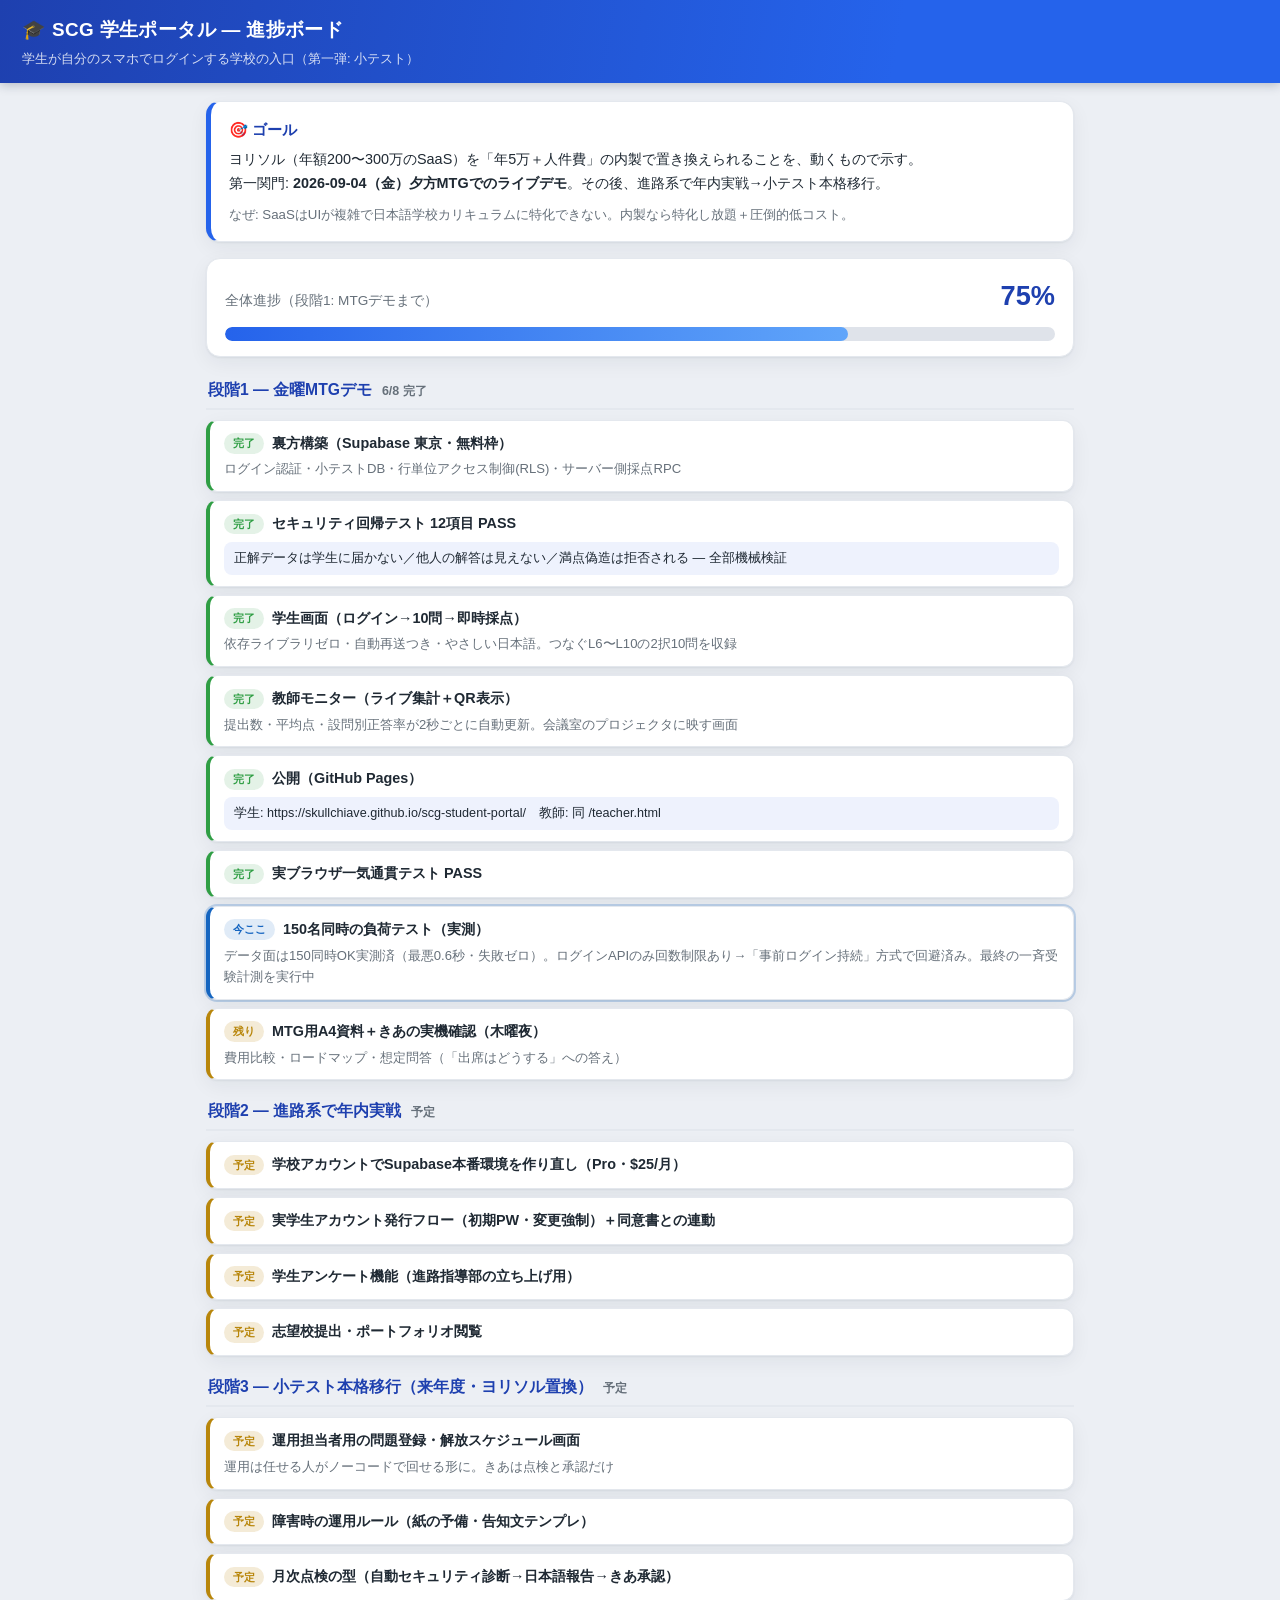
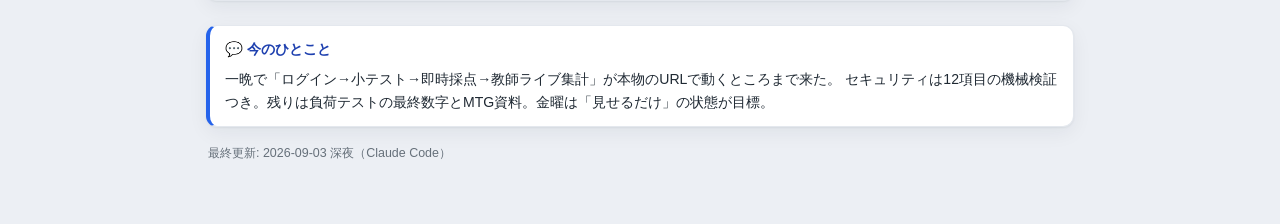
==== docs/進捗ボード.html @ 910482ee "進捗ボード追加 Co-Authored-By: Claude Fable 5 <noreply@anthropic.com> Claude-Session: https://claude.ai/cod" ====
<!DOCTYPE html>
<html lang="ja">
<head>
<meta charset="UTF-8">
<meta name="viewport" content="width=device-width, initial-scale=1">
<title>SCG 学生ポータル — 進捗ボード</title>
<style>
:root{
  --ink:#1f2933; --sub:#66707a; --line:#e4e8ee; --bg:#eceff4; --surface:#ffffff;
  --brand:#2563eb; --brand-d:#1e40af; --brand-l:#eef2fd;
  --done:#2f9e44; --now:#1565c0; --hold:#b8860b;
  --radius:14px; --shadow:0 1px 2px rgba(20,30,55,.06), 0 6px 20px rgba(20,30,55,.06);
}
*{box-sizing:border-box}
body{margin:0;color:var(--ink);background:var(--bg);
  font-family:"Segoe UI Variable","Segoe UI","Yu Gothic UI","Meiryo",sans-serif;
  line-height:1.65;-webkit-font-smoothing:antialiased}
h1{margin:0;font-size:1.18rem;font-weight:700;letter-spacing:.02em}
.topbar{padding:14px 22px;color:#fff;
  background:linear-gradient(100deg,var(--brand-d),var(--brand) 70%);
  box-shadow:0 2px 10px rgba(20,30,55,.25)}
.topbar .sub{color:rgba(255,255,255,.82);font-size:.8rem;margin-top:3px}
.wrap{max-width:900px;margin:0 auto;padding:18px 16px 60px}
.goal{background:var(--surface);border:1px solid var(--line);border-left:5px solid var(--brand);
  border-radius:var(--radius);box-shadow:var(--shadow);padding:15px 18px;margin-bottom:16px}
.goal h2{margin:0 0 6px;font-size:.95rem;color:var(--brand-d)}
.goal p{margin:0;font-size:.9rem}
.goal .why{margin-top:8px;color:var(--sub);font-size:.83rem}
.overall{background:var(--surface);border:1px solid var(--line);border-radius:var(--radius);
  box-shadow:var(--shadow);padding:15px 18px;margin-bottom:20px}
.overall .lab{display:flex;justify-content:space-between;align-items:baseline;
  font-size:.85rem;color:var(--sub);margin-bottom:8px}
.overall .lab b{font-size:1.7rem;color:var(--brand-d);font-variant-numeric:tabular-nums}
.bar{height:14px;border-radius:99px;background:#dfe3ea;overflow:hidden}
.bar i{display:block;height:100%;border-radius:99px;
  background:linear-gradient(90deg,var(--brand),#60a5fa)}
.stage{margin-bottom:18px}
.stage-head{font-size:.98rem;font-weight:700;color:var(--brand-d);
  padding:0 2px 5px;border-bottom:2px solid var(--line);margin-bottom:10px;
  display:flex;align-items:baseline;gap:10px;flex-wrap:wrap}
.stage-head .cnt{font-size:.78rem;font-weight:600;color:var(--sub)}
.step{background:var(--surface);border:1px solid var(--line);border-left:4px solid var(--line);
  border-radius:11px;box-shadow:var(--shadow);padding:11px 14px;margin-bottom:8px}
.step .title{font-weight:700;font-size:.9rem;display:flex;align-items:center;gap:8px;flex-wrap:wrap}
.step .desc{color:var(--sub);font-size:.82rem;margin-top:3px}
.step .out{margin-top:6px;font-size:.79rem;color:var(--ink);
  background:var(--brand-l);border-radius:8px;padding:6px 10px}
.step.done{border-left-color:var(--done)}
.step.now{border-left-color:var(--now);box-shadow:0 0 0 2px rgba(21,101,192,.22),var(--shadow)}
.step.hold{border-left-color:var(--hold)}
.bdg{font-size:.7rem;font-weight:700;border-radius:99px;padding:1px 9px;white-space:nowrap}
.done .bdg{color:var(--done);background:rgba(47,158,68,.13)}
.now  .bdg{color:var(--now); background:rgba(21,101,192,.13)}
.hold .bdg{color:var(--hold);background:rgba(184,134,11,.16)}
.summary{background:var(--surface);border:1px solid var(--line);border-left:4px solid var(--brand);
  border-radius:11px;padding:12px 15px;font-size:.88rem;box-shadow:var(--shadow);margin-top:24px}
.summary h3{margin:0 0 6px;font-size:.9rem;color:var(--brand-d)}
.updated{color:var(--sub);font-size:.78rem;margin-top:16px;padding:0 2px}
@media (prefers-color-scheme:dark){
  :root{--ink:#f0f3f6;--sub:#aeb8c2;--line:#3a414b;--bg:#15181d;--surface:#1f242b;
    --brand-l:#262c34;--shadow:0 1px 2px rgba(0,0,0,.5),0 6px 20px rgba(0,0,0,.35)}
  .bar{background:#2f3640}
  .goal h2,.stage-head,.summary h3,.overall .lab b{color:#c8d0da}
}
</style>
</head>
<body>
<div class="topbar">
  <h1>🎓 SCG 学生ポータル — 進捗ボード</h1>
  <div class="sub">学生が自分のスマホでログインする学校の入口（第一弾: 小テスト）</div>
</div>
<div class="wrap">

<div class="goal">
  <h2>🎯 ゴール</h2>
  <p>ヨリソル（年額200〜300万のSaaS）を「年5万＋人件費」の内製で置き換えられることを、動くもので示す。<br>
  第一関門: <b>2026-09-04（金）夕方MTGでのライブデモ</b>。その後、進路系で年内実戦→小テスト本格移行。</p>
  <div class="why">なぜ: SaaSはUIが複雑で日本語学校カリキュラムに特化できない。内製なら特化し放題＋圧倒的低コスト。</div>
</div>

<div class="overall">
  <div class="lab"><span>全体進捗（段階1: MTGデモまで）</span><b>75%</b></div>
  <div class="bar"><i style="width:75%"></i></div>
</div>

<div class="stage">
  <div class="stage-head">段階1 — 金曜MTGデモ <span class="cnt">6/8 完了</span></div>
  <div class="step done"><div class="title"><span class="bdg">完了</span>裏方構築（Supabase 東京・無料枠）</div>
    <div class="desc">ログイン認証・小テストDB・行単位アクセス制御(RLS)・サーバー側採点RPC</div></div>
  <div class="step done"><div class="title"><span class="bdg">完了</span>セキュリティ回帰テスト 12項目 PASS</div>
    <div class="out">正解データは学生に届かない／他人の解答は見えない／満点偽造は拒否される — 全部機械検証</div></div>
  <div class="step done"><div class="title"><span class="bdg">完了</span>学生画面（ログイン→10問→即時採点）</div>
    <div class="desc">依存ライブラリゼロ・自動再送つき・やさしい日本語。つなぐL6〜L10の2択10問を収録</div></div>
  <div class="step done"><div class="title"><span class="bdg">完了</span>教師モニター（ライブ集計＋QR表示）</div>
    <div class="desc">提出数・平均点・設問別正答率が2秒ごとに自動更新。会議室のプロジェクタに映す画面</div></div>
  <div class="step done"><div class="title"><span class="bdg">完了</span>公開（GitHub Pages）</div>
    <div class="out">学生: https://skullchiave.github.io/scg-student-portal/　教師: 同 /teacher.html</div></div>
  <div class="step done"><div class="title"><span class="bdg">完了</span>実ブラウザ一気通貫テスト PASS</div></div>
  <div class="step now"><div class="title"><span class="bdg">今ここ</span>150名同時の負荷テスト（実測）</div>
    <div class="desc">データ面は150同時OK実測済（最悪0.6秒・失敗ゼロ）。ログインAPIのみ回数制限あり→「事前ログイン持続」方式で回避済み。最終の一斉受験計測を実行中</div></div>
  <div class="step hold"><div class="title"><span class="bdg">残り</span>MTG用A4資料＋きあの実機確認（木曜夜）</div>
    <div class="desc">費用比較・ロードマップ・想定問答（「出席はどうする」への答え）</div></div>
</div>

<div class="stage">
  <div class="stage-head">段階2 — 進路系で年内実戦 <span class="cnt">予定</span></div>
  <div class="step hold"><div class="title"><span class="bdg">予定</span>学校アカウントでSupabase本番環境を作り直し（Pro・$25/月）</div></div>
  <div class="step hold"><div class="title"><span class="bdg">予定</span>実学生アカウント発行フロー（初期PW・変更強制）＋同意書との連動</div></div>
  <div class="step hold"><div class="title"><span class="bdg">予定</span>学生アンケート機能（進路指導部の立ち上げ用）</div></div>
  <div class="step hold"><div class="title"><span class="bdg">予定</span>志望校提出・ポートフォリオ閲覧</div></div>
</div>

<div class="stage">
  <div class="stage-head">段階3 — 小テスト本格移行（来年度・ヨリソル置換） <span class="cnt">予定</span></div>
  <div class="step hold"><div class="title"><span class="bdg">予定</span>運用担当者用の問題登録・解放スケジュール画面</div>
    <div class="desc">運用は任せる人がノーコードで回せる形に。きあは点検と承認だけ</div></div>
  <div class="step hold"><div class="title"><span class="bdg">予定</span>障害時の運用ルール（紙の予備・告知文テンプレ）</div></div>
  <div class="step hold"><div class="title"><span class="bdg">予定</span>月次点検の型（自動セキュリティ診断→日本語報告→きあ承認）</div></div>
</div>

<div class="summary">
  <h3>💬 今のひとこと</h3>
  一晩で「ログイン→小テスト→即時採点→教師ライブ集計」が本物のURLで動くところまで来た。
  セキュリティは12項目の機械検証つき。残りは負荷テストの最終数字とMTG資料。金曜は「見せるだけ」の状態が目標。
</div>

<div class="updated">最終更新: 2026-09-03 深夜（Claude Code）</div>
</div>
</body>
</html>
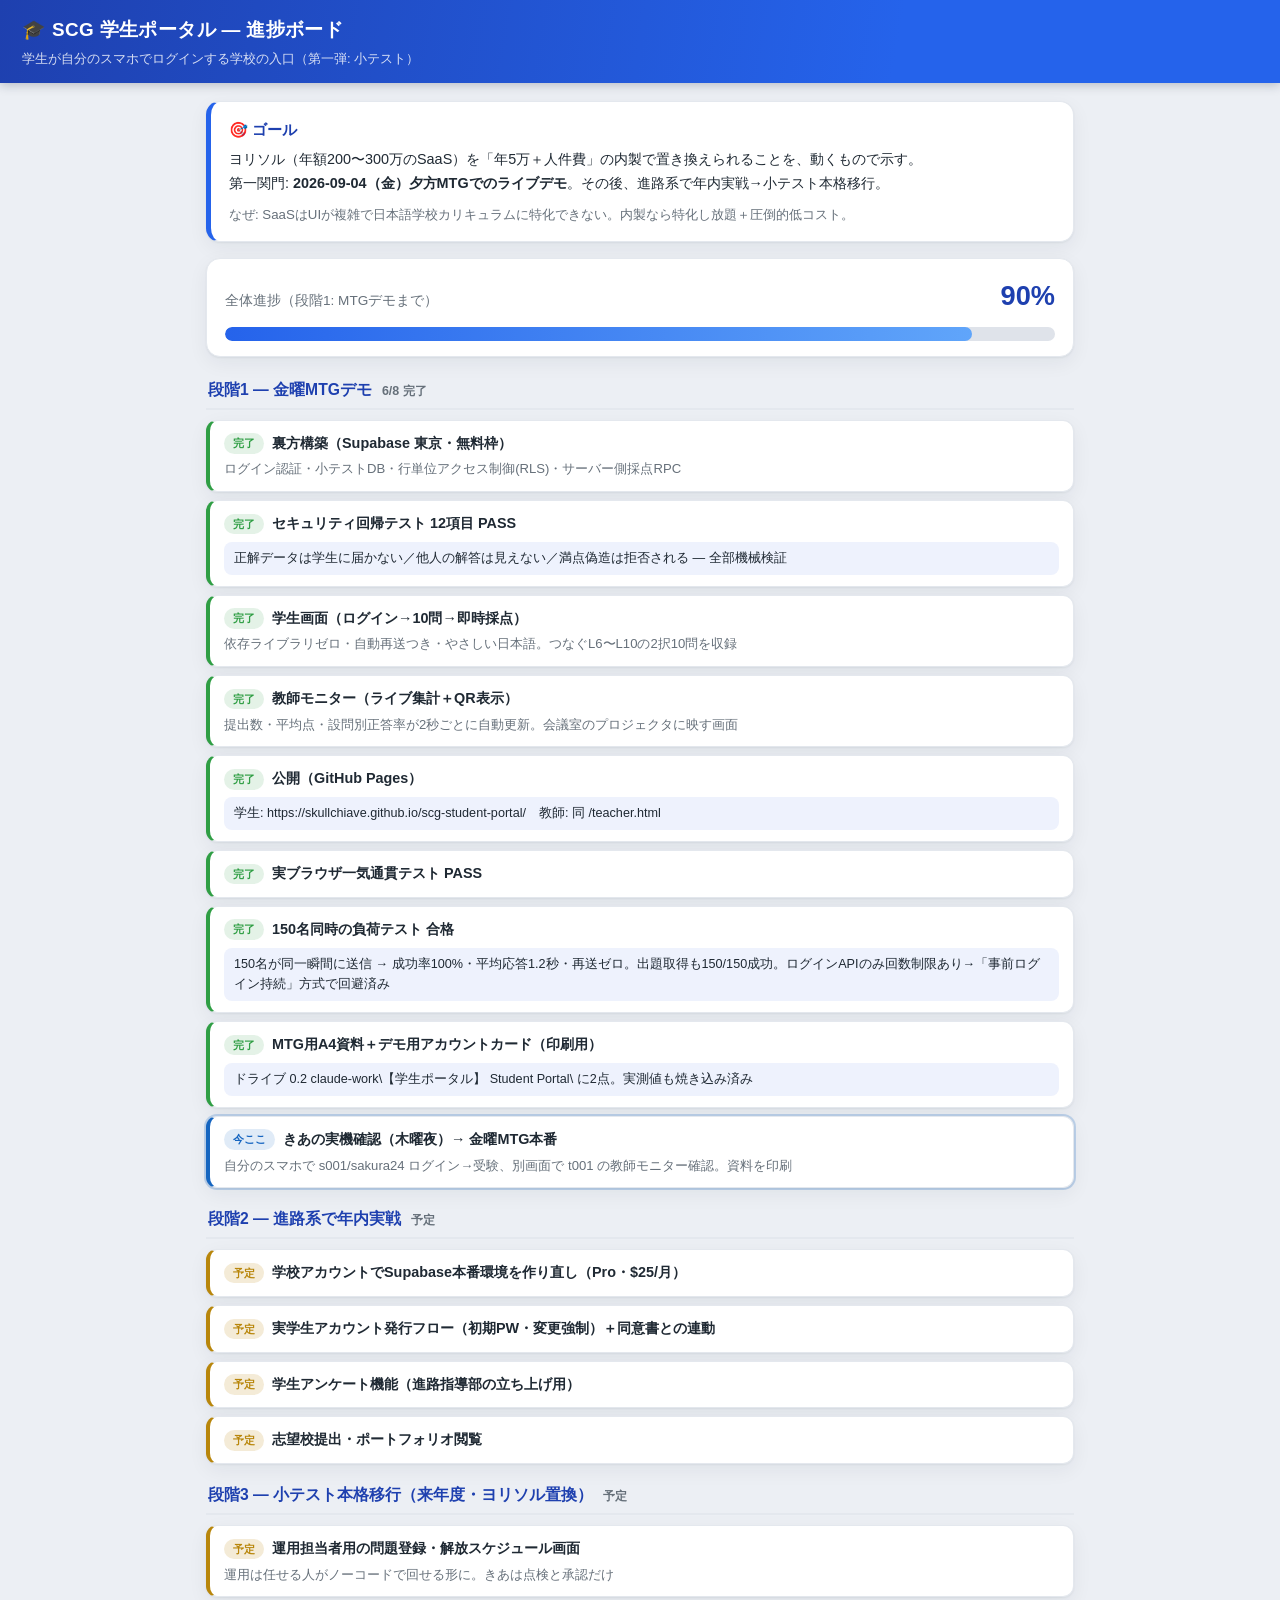
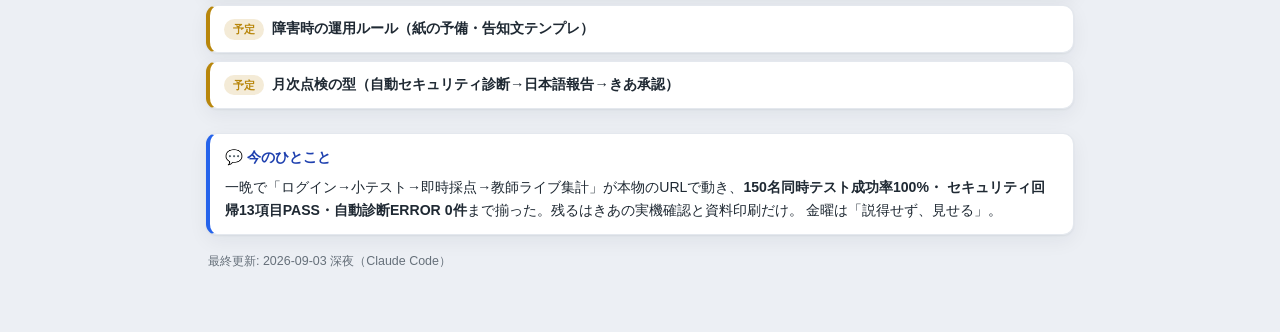
==== commit ce9ff14a: "負荷テスト合格(150同時・成功率100%・平均1.2s)を進捗ボードに反映 Co-Authored-By: Claude Fable 5 <noreply@anthropic.com> Claude" ====
--- a/docs/進捗ボード.html
+++ b/docs/進捗ボード.html
@@ -79,8 +79,8 @@
 </div>
 
 <div class="overall">
-  <div class="lab"><span>全体進捗（段階1: MTGデモまで）</span><b>75%</b></div>
-  <div class="bar"><i style="width:75%"></i></div>
+  <div class="lab"><span>全体進捗（段階1: MTGデモまで）</span><b>90%</b></div>
+  <div class="bar"><i style="width:90%"></i></div>
 </div>
 
 <div class="stage">
@@ -96,10 +96,12 @@
   <div class="step done"><div class="title"><span class="bdg">完了</span>公開（GitHub Pages）</div>
     <div class="out">学生: https://skullchiave.github.io/scg-student-portal/　教師: 同 /teacher.html</div></div>
   <div class="step done"><div class="title"><span class="bdg">完了</span>実ブラウザ一気通貫テスト PASS</div></div>
-  <div class="step now"><div class="title"><span class="bdg">今ここ</span>150名同時の負荷テスト（実測）</div>
-    <div class="desc">データ面は150同時OK実測済（最悪0.6秒・失敗ゼロ）。ログインAPIのみ回数制限あり→「事前ログイン持続」方式で回避済み。最終の一斉受験計測を実行中</div></div>
-  <div class="step hold"><div class="title"><span class="bdg">残り</span>MTG用A4資料＋きあの実機確認（木曜夜）</div>
-    <div class="desc">費用比較・ロードマップ・想定問答（「出席はどうする」への答え）</div></div>
+  <div class="step done"><div class="title"><span class="bdg">完了</span>150名同時の負荷テスト 合格</div>
+    <div class="out">150名が同一瞬間に送信 → 成功率100%・平均応答1.2秒・再送ゼロ。出題取得も150/150成功。ログインAPIのみ回数制限あり→「事前ログイン持続」方式で回避済み</div></div>
+  <div class="step done"><div class="title"><span class="bdg">完了</span>MTG用A4資料＋デモ用アカウントカード（印刷用）</div>
+    <div class="out">ドライブ 0.2 claude-work\【学生ポータル】 Student Portal\ に2点。実測値も焼き込み済み</div></div>
+  <div class="step now"><div class="title"><span class="bdg">今ここ</span>きあの実機確認（木曜夜）→ 金曜MTG本番</div>
+    <div class="desc">自分のスマホで s001/sakura24 ログイン→受験、別画面で t001 の教師モニター確認。資料を印刷</div></div>
 </div>
 
 <div class="stage">
@@ -120,8 +122,9 @@
 
 <div class="summary">
   <h3>💬 今のひとこと</h3>
-  一晩で「ログイン→小テスト→即時採点→教師ライブ集計」が本物のURLで動くところまで来た。
-  セキュリティは12項目の機械検証つき。残りは負荷テストの最終数字とMTG資料。金曜は「見せるだけ」の状態が目標。
+  一晩で「ログイン→小テスト→即時採点→教師ライブ集計」が本物のURLで動き、<b>150名同時テスト成功率100%・
+  セキュリティ回帰13項目PASS・自動診断ERROR 0件</b>まで揃った。残るはきあの実機確認と資料印刷だけ。
+  金曜は「説得せず、見せる」。
 </div>
 
 <div class="updated">最終更新: 2026-09-03 深夜（Claude Code）</div>
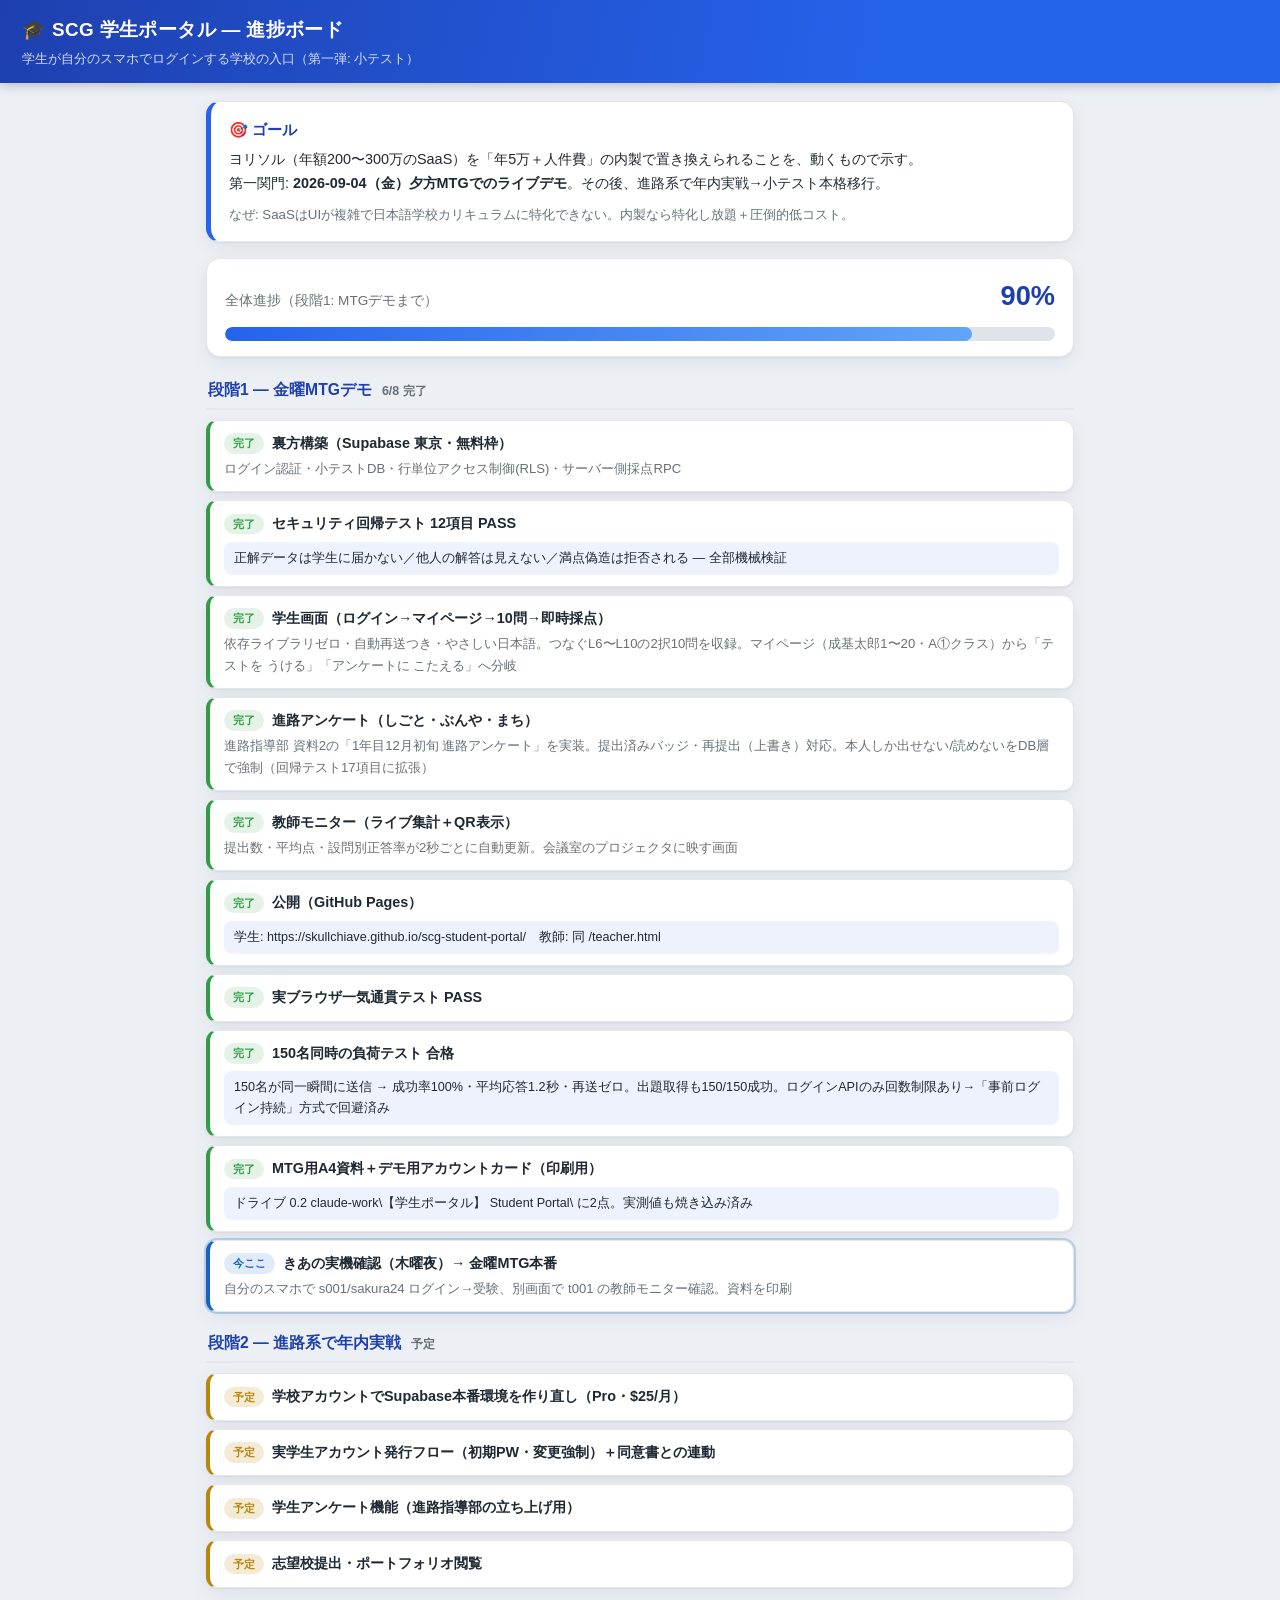
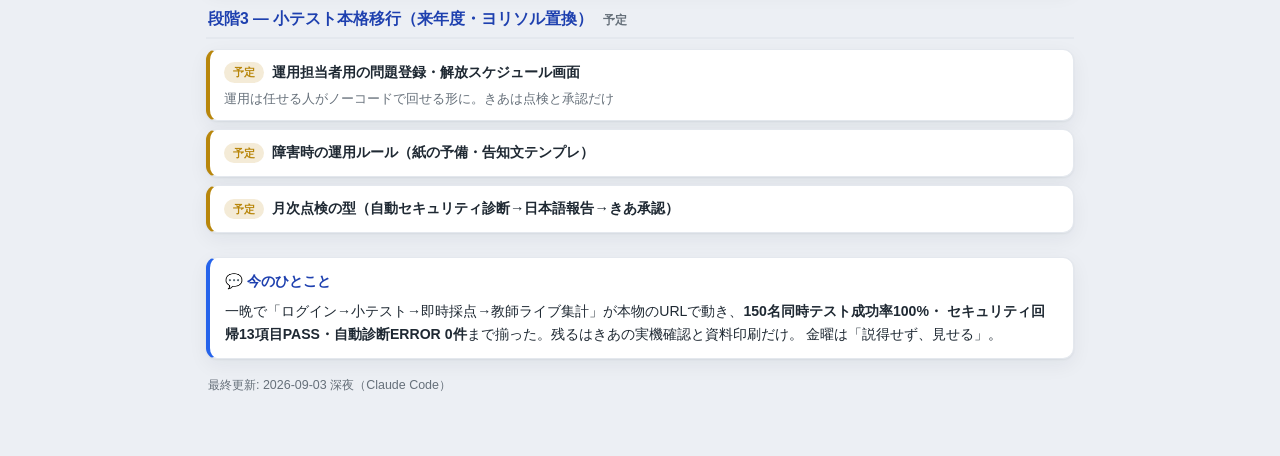
==== commit 84ad3bfc: "マイページ化＋進路アンケート追加 - ログイン後はマイページ（名前・クラス・学籍番号）→「テストを うける」「アンケートに こたえる」 - 進路アンケート（しごと・ぶんや・まち、進路指導部資料2準拠）" ====
--- a/docs/進捗ボード.html
+++ b/docs/進捗ボード.html
@@ -89,8 +89,10 @@
     <div class="desc">ログイン認証・小テストDB・行単位アクセス制御(RLS)・サーバー側採点RPC</div></div>
   <div class="step done"><div class="title"><span class="bdg">完了</span>セキュリティ回帰テスト 12項目 PASS</div>
     <div class="out">正解データは学生に届かない／他人の解答は見えない／満点偽造は拒否される — 全部機械検証</div></div>
-  <div class="step done"><div class="title"><span class="bdg">完了</span>学生画面（ログイン→10問→即時採点）</div>
-    <div class="desc">依存ライブラリゼロ・自動再送つき・やさしい日本語。つなぐL6〜L10の2択10問を収録</div></div>
+  <div class="step done"><div class="title"><span class="bdg">完了</span>学生画面（ログイン→マイページ→10問→即時採点）</div>
+    <div class="desc">依存ライブラリゼロ・自動再送つき・やさしい日本語。つなぐL6〜L10の2択10問を収録。マイページ（成基太郎1〜20・A①クラス）から「テストを うける」「アンケートに こたえる」へ分岐</div></div>
+  <div class="step done"><div class="title"><span class="bdg">完了</span>進路アンケート（しごと・ぶんや・まち）</div>
+    <div class="desc">進路指導部 資料2の「1年目12月初旬 進路アンケート」を実装。提出済みバッジ・再提出（上書き）対応。本人しか出せない/読めないをDB層で強制（回帰テスト17項目に拡張）</div></div>
   <div class="step done"><div class="title"><span class="bdg">完了</span>教師モニター（ライブ集計＋QR表示）</div>
     <div class="desc">提出数・平均点・設問別正答率が2秒ごとに自動更新。会議室のプロジェクタに映す画面</div></div>
   <div class="step done"><div class="title"><span class="bdg">完了</span>公開（GitHub Pages）</div>
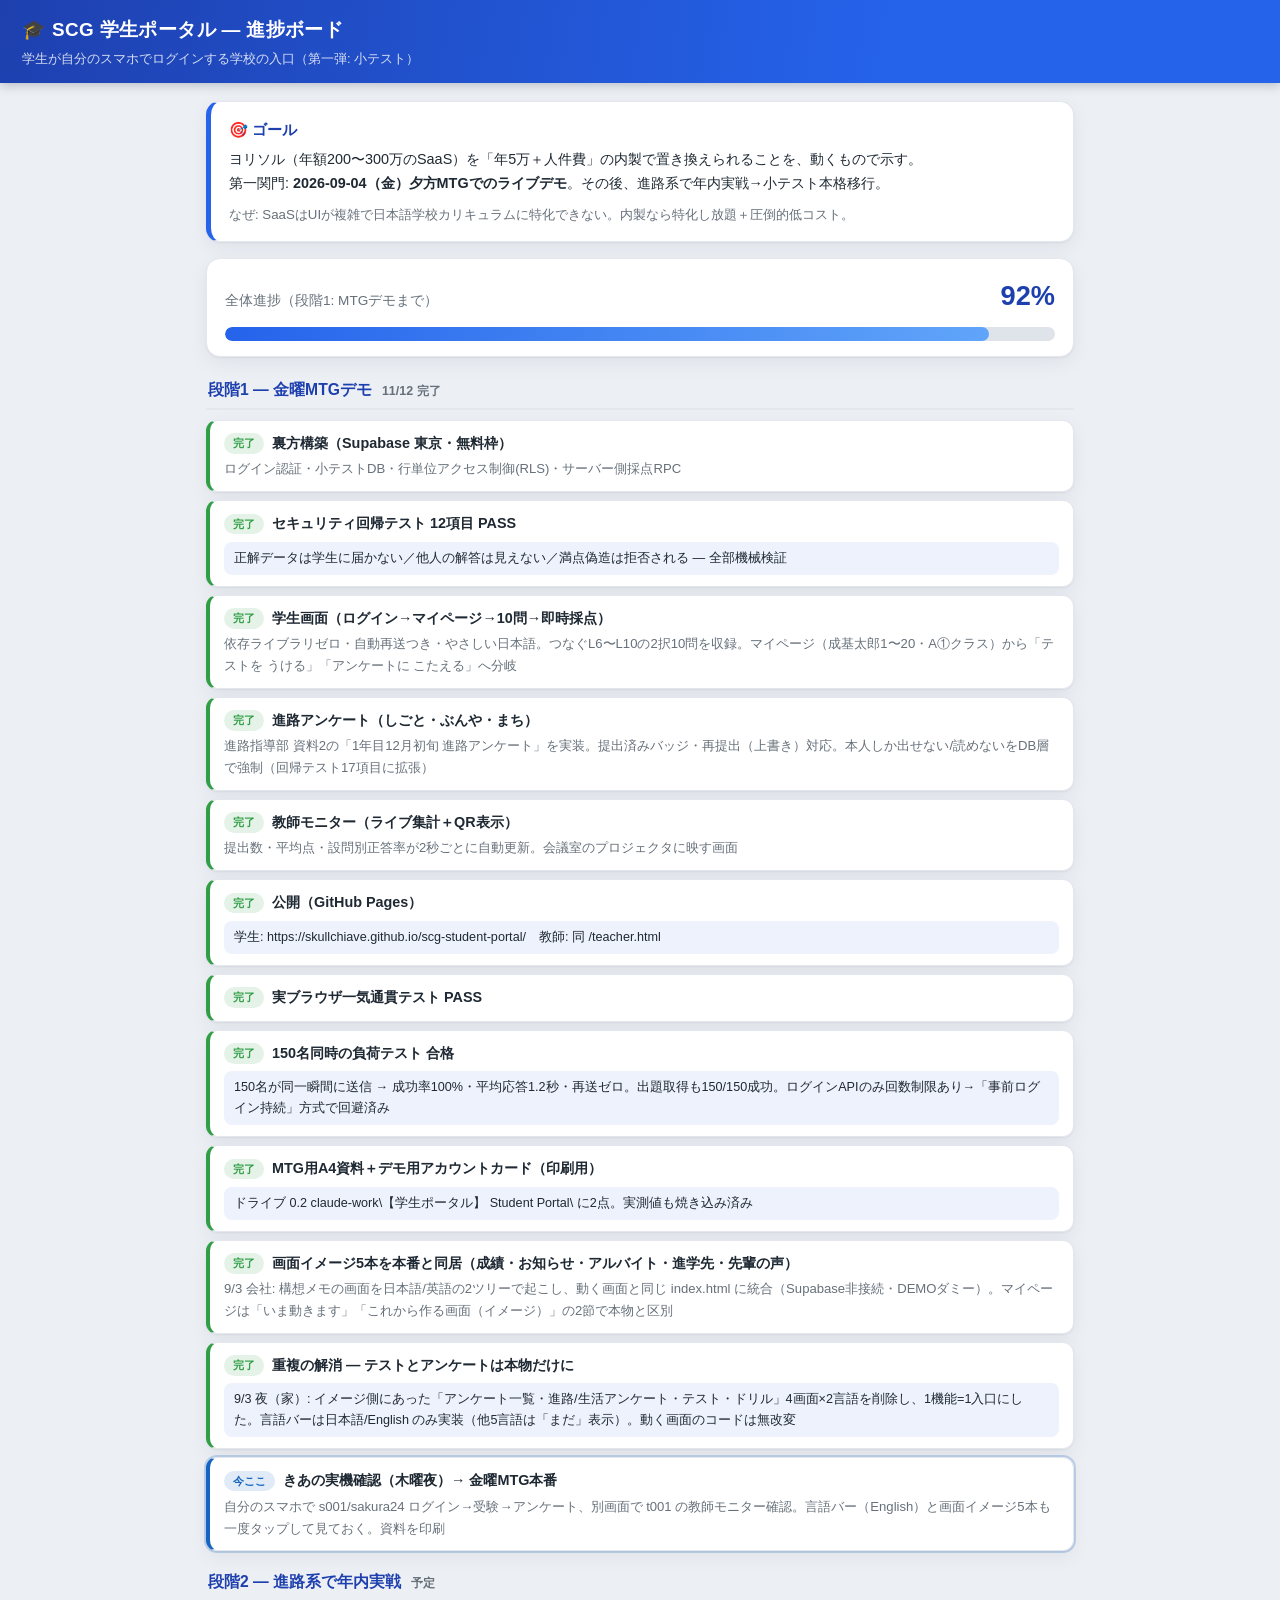
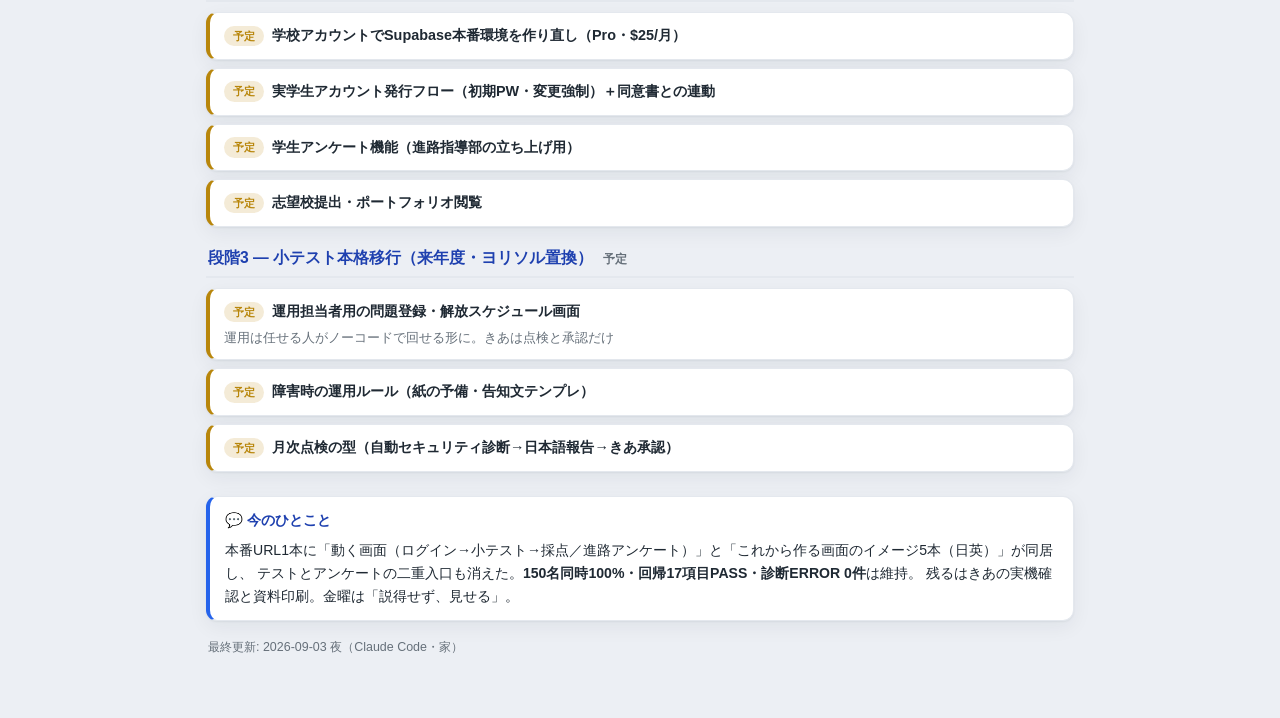
==== commit e7f964c0: "学生ポータル: 画面イメージ側のアンケート/テストを削除し1機能=1入口に統合 - マイページの「これから作る画面（イメージ）」から アンケート一覧／テスト・ドリル の2行を削除 - 画面イメージの " ====
--- a/docs/進捗ボード.html
+++ b/docs/進捗ボード.html
@@ -79,12 +79,12 @@
 </div>
 
 <div class="overall">
-  <div class="lab"><span>全体進捗（段階1: MTGデモまで）</span><b>90%</b></div>
-  <div class="bar"><i style="width:90%"></i></div>
+  <div class="lab"><span>全体進捗（段階1: MTGデモまで）</span><b>92%</b></div>
+  <div class="bar"><i style="width:92%"></i></div>
 </div>
 
 <div class="stage">
-  <div class="stage-head">段階1 — 金曜MTGデモ <span class="cnt">6/8 完了</span></div>
+  <div class="stage-head">段階1 — 金曜MTGデモ <span class="cnt">11/12 完了</span></div>
   <div class="step done"><div class="title"><span class="bdg">完了</span>裏方構築（Supabase 東京・無料枠）</div>
     <div class="desc">ログイン認証・小テストDB・行単位アクセス制御(RLS)・サーバー側採点RPC</div></div>
   <div class="step done"><div class="title"><span class="bdg">完了</span>セキュリティ回帰テスト 12項目 PASS</div>
@@ -102,8 +102,12 @@
     <div class="out">150名が同一瞬間に送信 → 成功率100%・平均応答1.2秒・再送ゼロ。出題取得も150/150成功。ログインAPIのみ回数制限あり→「事前ログイン持続」方式で回避済み</div></div>
   <div class="step done"><div class="title"><span class="bdg">完了</span>MTG用A4資料＋デモ用アカウントカード（印刷用）</div>
     <div class="out">ドライブ 0.2 claude-work\【学生ポータル】 Student Portal\ に2点。実測値も焼き込み済み</div></div>
+  <div class="step done"><div class="title"><span class="bdg">完了</span>画面イメージ5本を本番と同居（成績・お知らせ・アルバイト・進学先・先輩の声）</div>
+    <div class="desc">9/3 会社: 構想メモの画面を日本語/英語の2ツリーで起こし、動く画面と同じ index.html に統合（Supabase非接続・DEMOダミー）。マイページは「いま動きます」「これから作る画面（イメージ）」の2節で本物と区別</div></div>
+  <div class="step done"><div class="title"><span class="bdg">完了</span>重複の解消 — テストとアンケートは本物だけに</div>
+    <div class="out">9/3 夜（家）: イメージ側にあった「アンケート一覧・進路/生活アンケート・テスト・ドリル」4画面×2言語を削除し、1機能=1入口にした。言語バーは日本語/English のみ実装（他5言語は「まだ」表示）。動く画面のコードは無改変</div></div>
   <div class="step now"><div class="title"><span class="bdg">今ここ</span>きあの実機確認（木曜夜）→ 金曜MTG本番</div>
-    <div class="desc">自分のスマホで s001/sakura24 ログイン→受験、別画面で t001 の教師モニター確認。資料を印刷</div></div>
+    <div class="desc">自分のスマホで s001/sakura24 ログイン→受験→アンケート、別画面で t001 の教師モニター確認。言語バー（English）と画面イメージ5本も一度タップして見ておく。資料を印刷</div></div>
 </div>
 
 <div class="stage">
@@ -124,12 +128,12 @@
 
 <div class="summary">
   <h3>💬 今のひとこと</h3>
-  一晩で「ログイン→小テスト→即時採点→教師ライブ集計」が本物のURLで動き、<b>150名同時テスト成功率100%・
-  セキュリティ回帰13項目PASS・自動診断ERROR 0件</b>まで揃った。残るはきあの実機確認と資料印刷だけ。
-  金曜は「説得せず、見せる」。
+  本番URL1本に「動く画面（ログイン→小テスト→採点／進路アンケート）」と「これから作る画面のイメージ5本（日英）」が同居し、
+  テストとアンケートの二重入口も消えた。<b>150名同時100%・回帰17項目PASS・診断ERROR 0件</b>は維持。
+  残るはきあの実機確認と資料印刷。金曜は「説得せず、見せる」。
 </div>
 
-<div class="updated">最終更新: 2026-09-03 深夜（Claude Code）</div>
+<div class="updated">最終更新: 2026-09-03 夜（Claude Code・家）</div>
 </div>
 </body>
 </html>
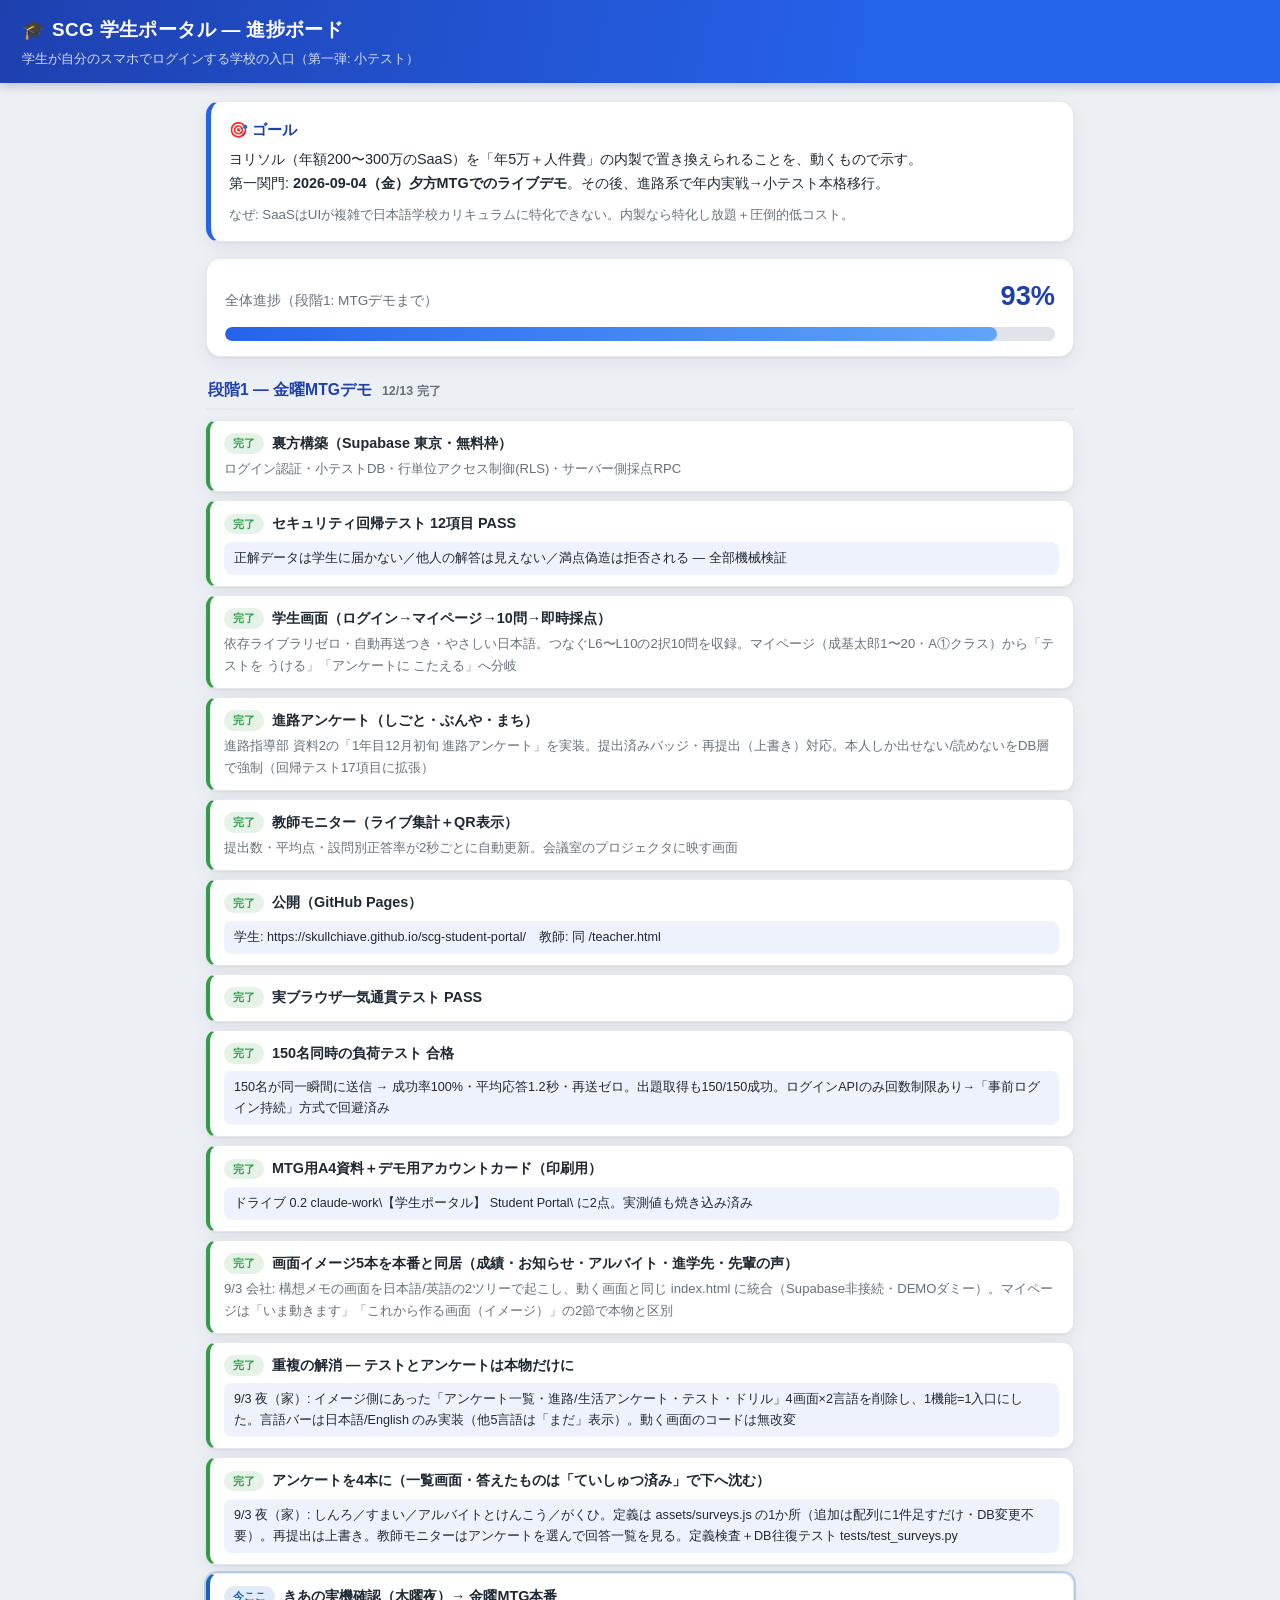
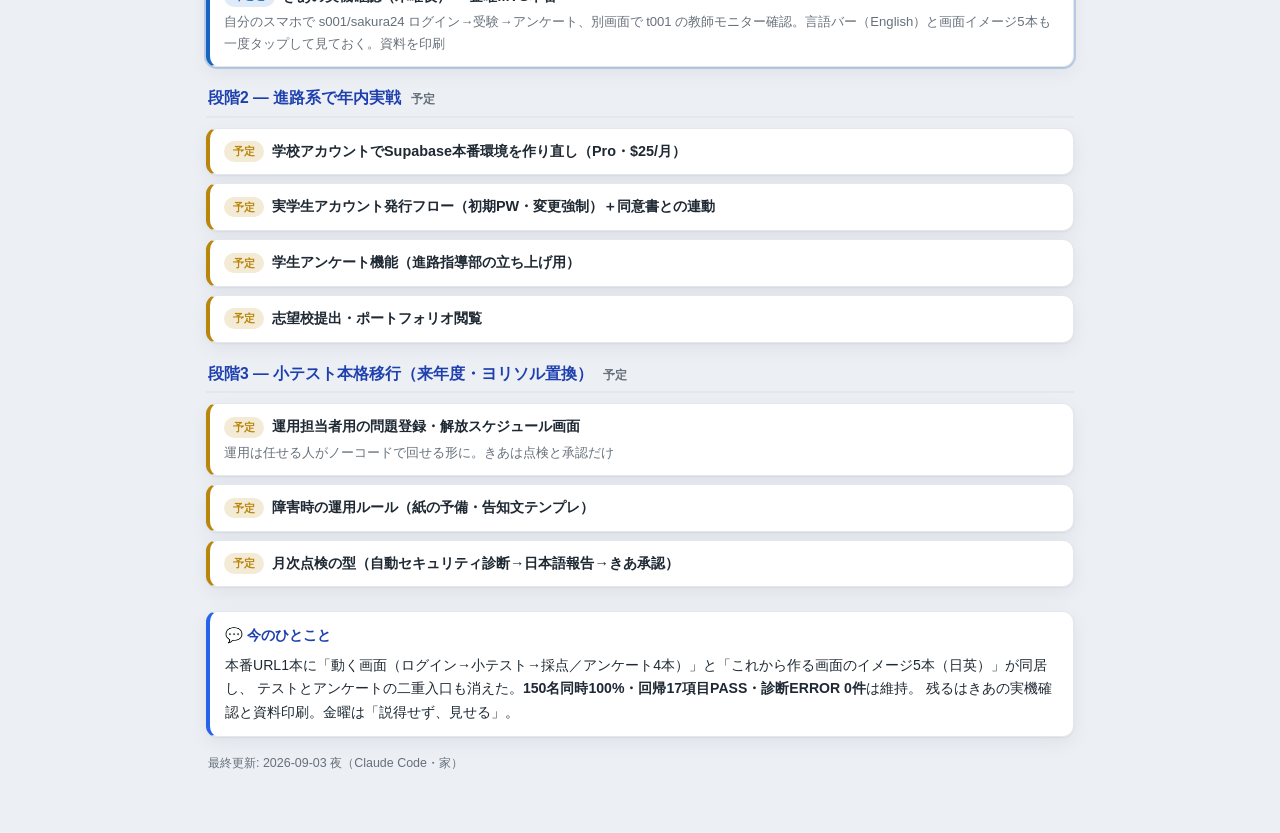
==== commit fb4e8580: "学生ポータル: アンケートを4本に（一覧画面・提出済みは下へ沈む）＋定義を1か所に - 定義 assets/surveys.js（しんろ／すまい／アルバイトとけんこう／がくひ）を新設。   学生画面と" ====
--- a/docs/進捗ボード.html
+++ b/docs/進捗ボード.html
@@ -79,12 +79,12 @@
 </div>
 
 <div class="overall">
-  <div class="lab"><span>全体進捗（段階1: MTGデモまで）</span><b>92%</b></div>
-  <div class="bar"><i style="width:92%"></i></div>
+  <div class="lab"><span>全体進捗（段階1: MTGデモまで）</span><b>93%</b></div>
+  <div class="bar"><i style="width:93%"></i></div>
 </div>
 
 <div class="stage">
-  <div class="stage-head">段階1 — 金曜MTGデモ <span class="cnt">11/12 完了</span></div>
+  <div class="stage-head">段階1 — 金曜MTGデモ <span class="cnt">12/13 完了</span></div>
   <div class="step done"><div class="title"><span class="bdg">完了</span>裏方構築（Supabase 東京・無料枠）</div>
     <div class="desc">ログイン認証・小テストDB・行単位アクセス制御(RLS)・サーバー側採点RPC</div></div>
   <div class="step done"><div class="title"><span class="bdg">完了</span>セキュリティ回帰テスト 12項目 PASS</div>
@@ -106,6 +106,8 @@
     <div class="desc">9/3 会社: 構想メモの画面を日本語/英語の2ツリーで起こし、動く画面と同じ index.html に統合（Supabase非接続・DEMOダミー）。マイページは「いま動きます」「これから作る画面（イメージ）」の2節で本物と区別</div></div>
   <div class="step done"><div class="title"><span class="bdg">完了</span>重複の解消 — テストとアンケートは本物だけに</div>
     <div class="out">9/3 夜（家）: イメージ側にあった「アンケート一覧・進路/生活アンケート・テスト・ドリル」4画面×2言語を削除し、1機能=1入口にした。言語バーは日本語/English のみ実装（他5言語は「まだ」表示）。動く画面のコードは無改変</div></div>
+  <div class="step done"><div class="title"><span class="bdg">完了</span>アンケートを4本に（一覧画面・答えたものは「ていしゅつ済み」で下へ沈む）</div>
+    <div class="out">9/3 夜（家）: しんろ／すまい／アルバイトとけんこう／がくひ。定義は assets/surveys.js の1か所（追加は配列に1件足すだけ・DB変更不要）。再提出は上書き。教師モニターはアンケートを選んで回答一覧を見る。定義検査＋DB往復テスト tests/test_surveys.py</div></div>
   <div class="step now"><div class="title"><span class="bdg">今ここ</span>きあの実機確認（木曜夜）→ 金曜MTG本番</div>
     <div class="desc">自分のスマホで s001/sakura24 ログイン→受験→アンケート、別画面で t001 の教師モニター確認。言語バー（English）と画面イメージ5本も一度タップして見ておく。資料を印刷</div></div>
 </div>
@@ -128,7 +130,7 @@
 
 <div class="summary">
   <h3>💬 今のひとこと</h3>
-  本番URL1本に「動く画面（ログイン→小テスト→採点／進路アンケート）」と「これから作る画面のイメージ5本（日英）」が同居し、
+  本番URL1本に「動く画面（ログイン→小テスト→採点／アンケート4本）」と「これから作る画面のイメージ5本（日英）」が同居し、
   テストとアンケートの二重入口も消えた。<b>150名同時100%・回帰17項目PASS・診断ERROR 0件</b>は維持。
   残るはきあの実機確認と資料印刷。金曜は「説得せず、見せる」。
 </div>
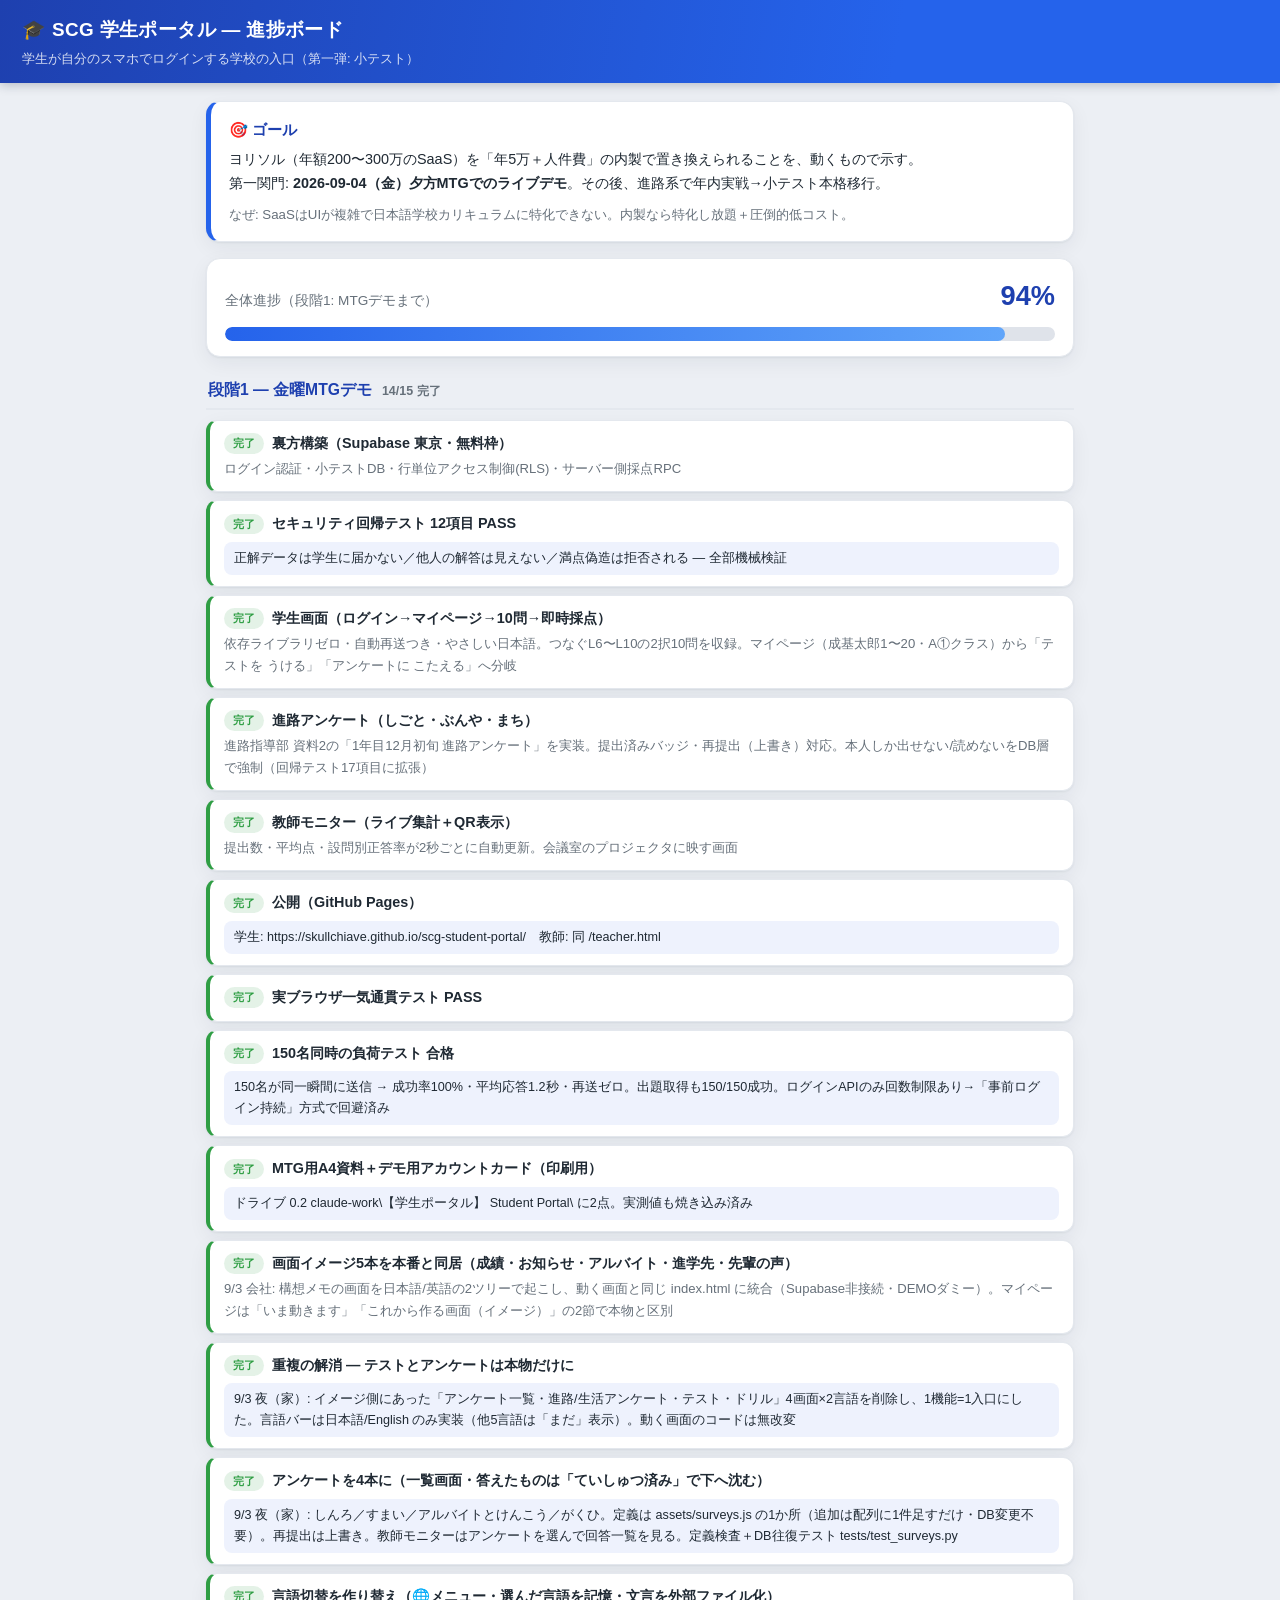
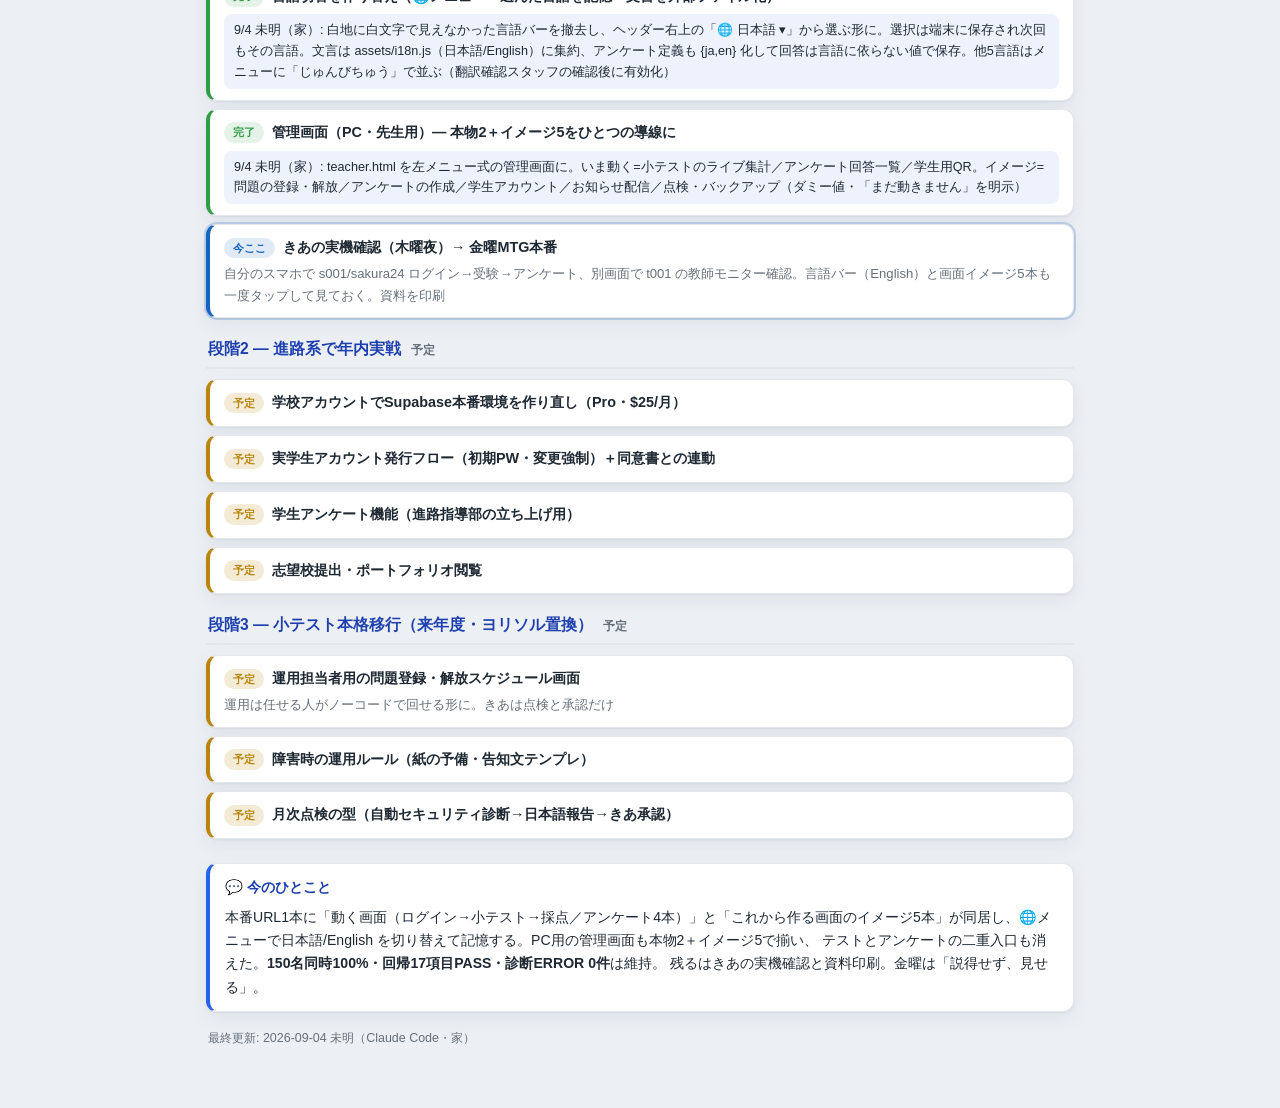
==== commit d215c187: "学生ポータル: 言語切替を🌐メニューに作り替え（記憶・文言外部化）＋PC用の管理画面 - 白地に白文字で見えなかった言語バーを撤去（preview.css に背景規則が無かった）。   ヘッダー右上の" ====
--- a/docs/進捗ボード.html
+++ b/docs/進捗ボード.html
@@ -79,12 +79,12 @@
 </div>
 
 <div class="overall">
-  <div class="lab"><span>全体進捗（段階1: MTGデモまで）</span><b>93%</b></div>
-  <div class="bar"><i style="width:93%"></i></div>
+  <div class="lab"><span>全体進捗（段階1: MTGデモまで）</span><b>94%</b></div>
+  <div class="bar"><i style="width:94%"></i></div>
 </div>
 
 <div class="stage">
-  <div class="stage-head">段階1 — 金曜MTGデモ <span class="cnt">12/13 完了</span></div>
+  <div class="stage-head">段階1 — 金曜MTGデモ <span class="cnt">14/15 完了</span></div>
   <div class="step done"><div class="title"><span class="bdg">完了</span>裏方構築（Supabase 東京・無料枠）</div>
     <div class="desc">ログイン認証・小テストDB・行単位アクセス制御(RLS)・サーバー側採点RPC</div></div>
   <div class="step done"><div class="title"><span class="bdg">完了</span>セキュリティ回帰テスト 12項目 PASS</div>
@@ -108,6 +108,10 @@
     <div class="out">9/3 夜（家）: イメージ側にあった「アンケート一覧・進路/生活アンケート・テスト・ドリル」4画面×2言語を削除し、1機能=1入口にした。言語バーは日本語/English のみ実装（他5言語は「まだ」表示）。動く画面のコードは無改変</div></div>
   <div class="step done"><div class="title"><span class="bdg">完了</span>アンケートを4本に（一覧画面・答えたものは「ていしゅつ済み」で下へ沈む）</div>
     <div class="out">9/3 夜（家）: しんろ／すまい／アルバイトとけんこう／がくひ。定義は assets/surveys.js の1か所（追加は配列に1件足すだけ・DB変更不要）。再提出は上書き。教師モニターはアンケートを選んで回答一覧を見る。定義検査＋DB往復テスト tests/test_surveys.py</div></div>
+  <div class="step done"><div class="title"><span class="bdg">完了</span>言語切替を作り替え（🌐メニュー・選んだ言語を記憶・文言を外部ファイル化）</div>
+    <div class="out">9/4 未明（家）: 白地に白文字で見えなかった言語バーを撤去し、ヘッダー右上の「🌐 日本語 ▾」から選ぶ形に。選択は端末に保存され次回もその言語。文言は assets/i18n.js（日本語/English）に集約、アンケート定義も {ja,en} 化して回答は言語に依らない値で保存。他5言語はメニューに「じゅんびちゅう」で並ぶ（翻訳確認スタッフの確認後に有効化）</div></div>
+  <div class="step done"><div class="title"><span class="bdg">完了</span>管理画面（PC・先生用）— 本物2＋イメージ5をひとつの導線に</div>
+    <div class="out">9/4 未明（家）: teacher.html を左メニュー式の管理画面に。いま動く=小テストのライブ集計／アンケート回答一覧／学生用QR。イメージ=問題の登録・解放／アンケートの作成／学生アカウント／お知らせ配信／点検・バックアップ（ダミー値・「まだ動きません」を明示）</div></div>
   <div class="step now"><div class="title"><span class="bdg">今ここ</span>きあの実機確認（木曜夜）→ 金曜MTG本番</div>
     <div class="desc">自分のスマホで s001/sakura24 ログイン→受験→アンケート、別画面で t001 の教師モニター確認。言語バー（English）と画面イメージ5本も一度タップして見ておく。資料を印刷</div></div>
 </div>
@@ -130,12 +134,12 @@
 
 <div class="summary">
   <h3>💬 今のひとこと</h3>
-  本番URL1本に「動く画面（ログイン→小テスト→採点／アンケート4本）」と「これから作る画面のイメージ5本（日英）」が同居し、
+  本番URL1本に「動く画面（ログイン→小テスト→採点／アンケート4本）」と「これから作る画面のイメージ5本」が同居し、🌐メニューで日本語/English を切り替えて記憶する。PC用の管理画面も本物2＋イメージ5で揃い、
   テストとアンケートの二重入口も消えた。<b>150名同時100%・回帰17項目PASS・診断ERROR 0件</b>は維持。
   残るはきあの実機確認と資料印刷。金曜は「説得せず、見せる」。
 </div>
 
-<div class="updated">最終更新: 2026-09-03 夜（Claude Code・家）</div>
+<div class="updated">最終更新: 2026-09-04 未明（Claude Code・家）</div>
 </div>
 </body>
 </html>
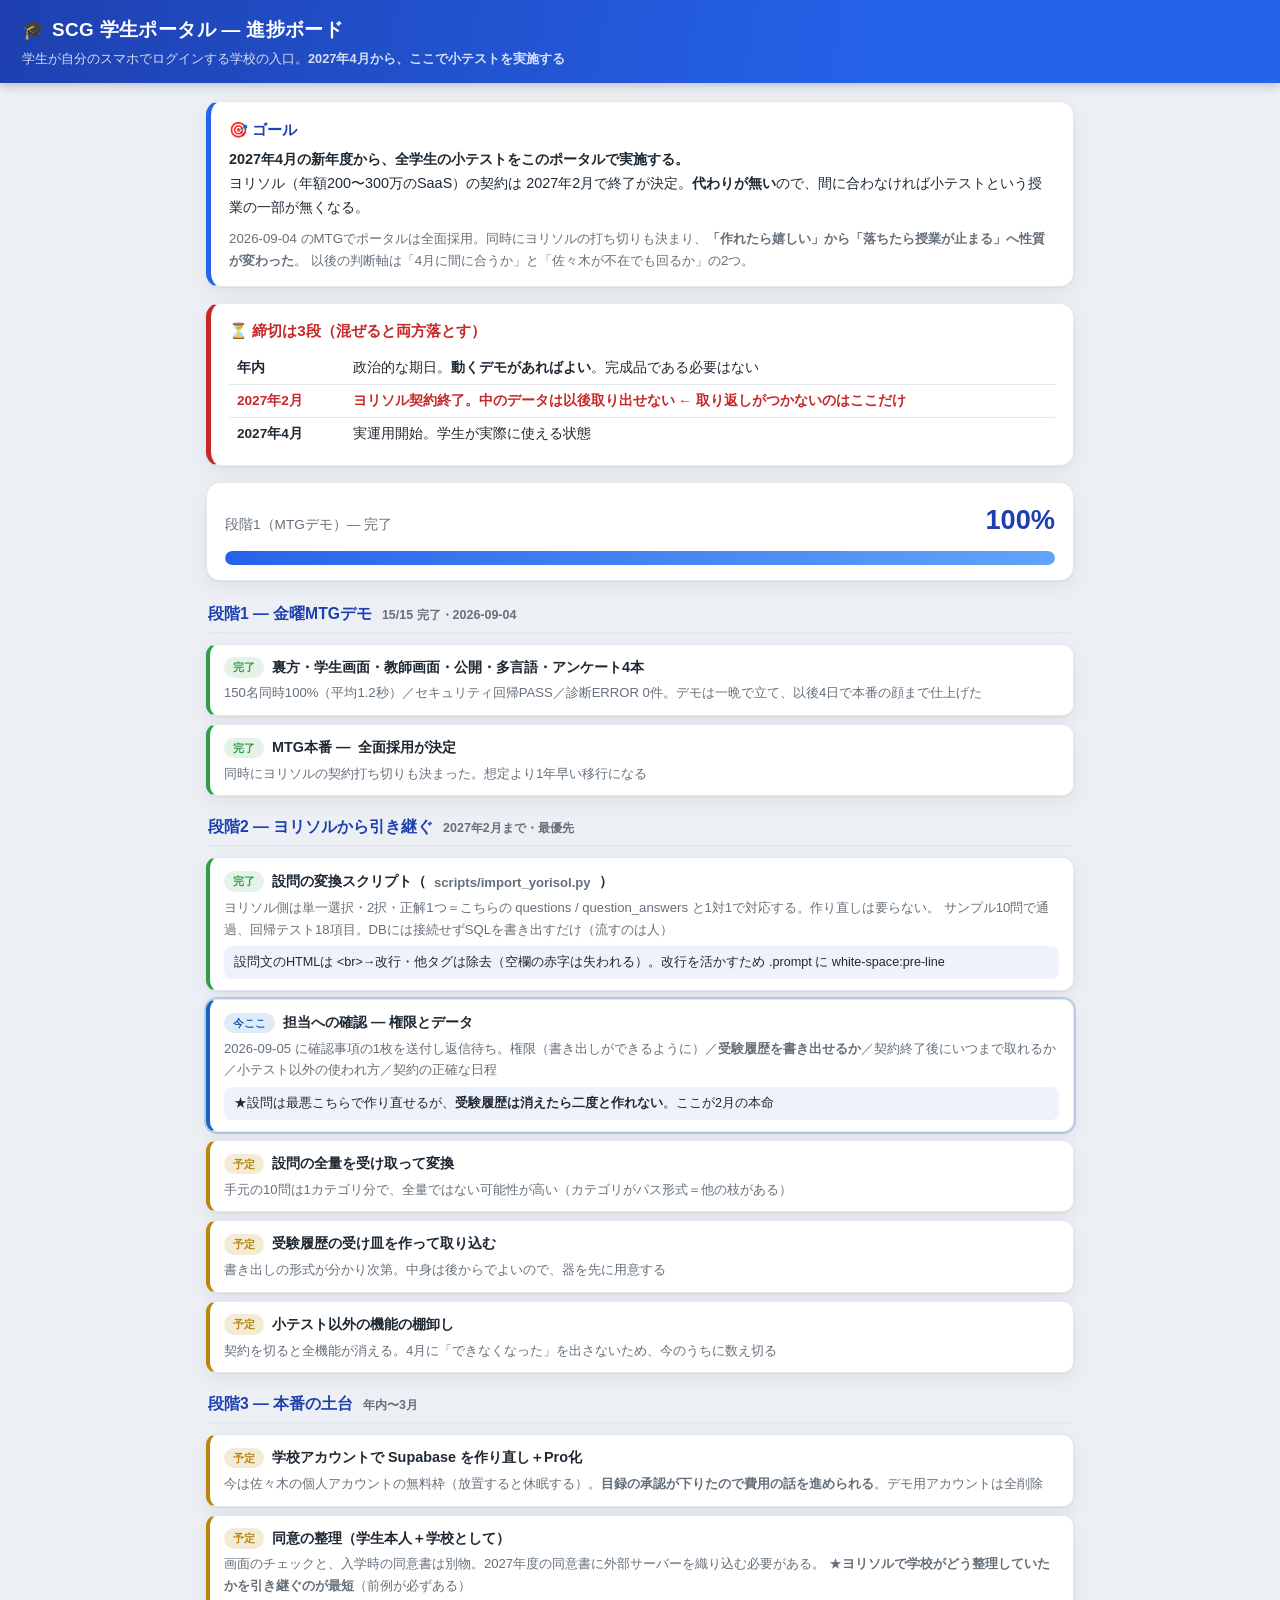
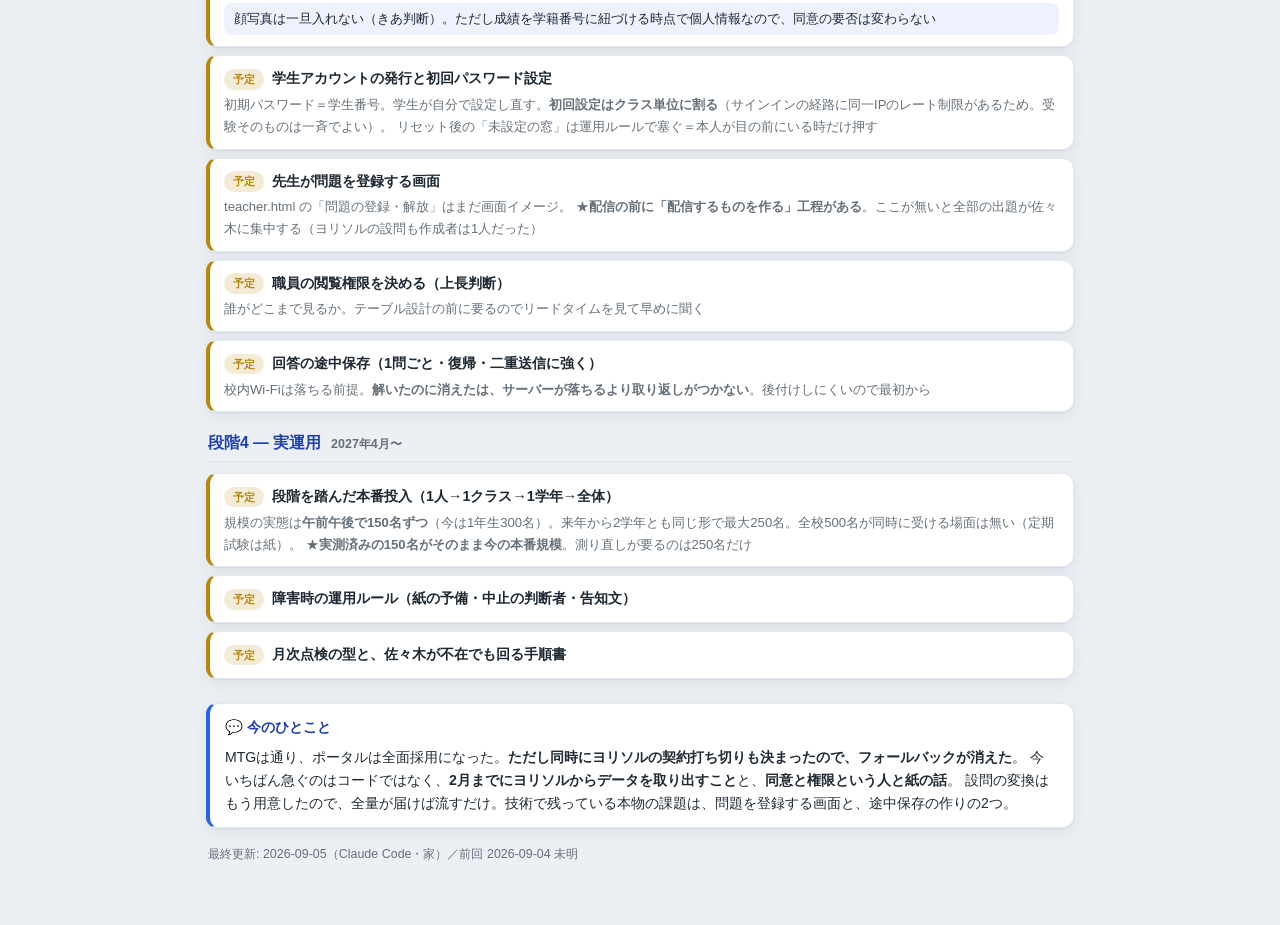
==== commit 4d07449d: "進捗ボードを新しい現実に更新（ヨリソル契約終了・4月本番・締切3段） 段階1完了。段階2=ヨリソルから引き継ぐ(2月まで・受験履歴が本命)、段階3=本番の土台、 段階4=実運用に組み替えた。規模の実態" ====
--- a/docs/進捗ボード.html
+++ b/docs/進捗ボード.html
@@ -56,6 +56,15 @@
   border-radius:11px;padding:12px 15px;font-size:.88rem;box-shadow:var(--shadow);margin-top:24px}
 .summary h3{margin:0 0 6px;font-size:.9rem;color:var(--brand-d)}
 .updated{color:var(--sub);font-size:.78rem;margin-top:16px;padding:0 2px}
+.dl{background:var(--surface);border:1px solid var(--line);border-left:5px solid #c62828;
+  border-radius:var(--radius);box-shadow:var(--shadow);padding:14px 18px;margin-bottom:16px}
+.dl h2{margin:0 0 8px;font-size:.95rem;color:#c62828}
+.dl table{width:100%;border-collapse:collapse;font-size:.85rem}
+.dl td{padding:5px 8px;border-bottom:1px solid var(--line);vertical-align:top}
+.dl tr:last-child td{border-bottom:none}
+.dl td.d{white-space:nowrap;font-weight:700;width:8.5em}
+.dl .hot{color:#c62828;font-weight:700}
+@media (prefers-color-scheme:dark){ .dl h2,.dl .hot{color:#ef9a9a} }
 @media (prefers-color-scheme:dark){
   :root{--ink:#f0f3f6;--sub:#aeb8c2;--line:#3a414b;--bg:#15181d;--surface:#1f242b;
     --brand-l:#262c34;--shadow:0 1px 2px rgba(0,0,0,.5),0 6px 20px rgba(0,0,0,.35)}
@@ -67,79 +76,94 @@
 <body>
 <div class="topbar">
   <h1>🎓 SCG 学生ポータル — 進捗ボード</h1>
-  <div class="sub">学生が自分のスマホでログインする学校の入口（第一弾: 小テスト）</div>
+  <div class="sub">学生が自分のスマホでログインする学校の入口。<b>2027年4月から、ここで小テストを実施する</b></div>
 </div>
 <div class="wrap">
 
 <div class="goal">
   <h2>🎯 ゴール</h2>
-  <p>ヨリソル（年額200〜300万のSaaS）を「年5万＋人件費」の内製で置き換えられることを、動くもので示す。<br>
-  第一関門: <b>2026-09-04（金）夕方MTGでのライブデモ</b>。その後、進路系で年内実戦→小テスト本格移行。</p>
-  <div class="why">なぜ: SaaSはUIが複雑で日本語学校カリキュラムに特化できない。内製なら特化し放題＋圧倒的低コスト。</div>
+  <p><b>2027年4月の新年度から、全学生の小テストをこのポータルで実施する。</b><br>
+  ヨリソル（年額200〜300万のSaaS）の契約は 2027年2月で終了が決定。<b>代わりが無い</b>ので、間に合わなければ小テストという授業の一部が無くなる。</p>
+  <div class="why">2026-09-04 のMTGでポータルは全面採用。同時にヨリソルの打ち切りも決まり、<b>「作れたら嬉しい」から「落ちたら授業が止まる」へ性質が変わった</b>。
+  以後の判断軸は「4月に間に合うか」と「佐々木が不在でも回るか」の2つ。</div>
+</div>
+
+<div class="dl">
+  <h2>⏳ 締切は3段（混ぜると両方落とす）</h2>
+  <table>
+    <tr><td class="d">年内</td><td>政治的な期日。<b>動くデモがあればよい</b>。完成品である必要はない</td></tr>
+    <tr><td class="d hot">2027年2月</td><td class="hot">ヨリソル契約終了。中のデータは以後取り出せない ← 取り返しがつかないのはここだけ</td></tr>
+    <tr><td class="d">2027年4月</td><td>実運用開始。学生が実際に使える状態</td></tr>
+  </table>
 </div>
 
 <div class="overall">
-  <div class="lab"><span>全体進捗（段階1: MTGデモまで）</span><b>94%</b></div>
-  <div class="bar"><i style="width:94%"></i></div>
+  <div class="lab"><span>段階1（MTGデモ）— 完了</span><b>100%</b></div>
+  <div class="bar"><i style="width:100%"></i></div>
 </div>
 
 <div class="stage">
-  <div class="stage-head">段階1 — 金曜MTGデモ <span class="cnt">14/15 完了</span></div>
-  <div class="step done"><div class="title"><span class="bdg">完了</span>裏方構築（Supabase 東京・無料枠）</div>
-    <div class="desc">ログイン認証・小テストDB・行単位アクセス制御(RLS)・サーバー側採点RPC</div></div>
-  <div class="step done"><div class="title"><span class="bdg">完了</span>セキュリティ回帰テスト 12項目 PASS</div>
-    <div class="out">正解データは学生に届かない／他人の解答は見えない／満点偽造は拒否される — 全部機械検証</div></div>
-  <div class="step done"><div class="title"><span class="bdg">完了</span>学生画面（ログイン→マイページ→10問→即時採点）</div>
-    <div class="desc">依存ライブラリゼロ・自動再送つき・やさしい日本語。つなぐL6〜L10の2択10問を収録。マイページ（成基太郎1〜20・A①クラス）から「テストを うける」「アンケートに こたえる」へ分岐</div></div>
-  <div class="step done"><div class="title"><span class="bdg">完了</span>進路アンケート（しごと・ぶんや・まち）</div>
-    <div class="desc">進路指導部 資料2の「1年目12月初旬 進路アンケート」を実装。提出済みバッジ・再提出（上書き）対応。本人しか出せない/読めないをDB層で強制（回帰テスト17項目に拡張）</div></div>
-  <div class="step done"><div class="title"><span class="bdg">完了</span>教師モニター（ライブ集計＋QR表示）</div>
-    <div class="desc">提出数・平均点・設問別正答率が2秒ごとに自動更新。会議室のプロジェクタに映す画面</div></div>
-  <div class="step done"><div class="title"><span class="bdg">完了</span>公開（GitHub Pages）</div>
-    <div class="out">学生: https://skullchiave.github.io/scg-student-portal/　教師: 同 /teacher.html</div></div>
-  <div class="step done"><div class="title"><span class="bdg">完了</span>実ブラウザ一気通貫テスト PASS</div></div>
-  <div class="step done"><div class="title"><span class="bdg">完了</span>150名同時の負荷テスト 合格</div>
-    <div class="out">150名が同一瞬間に送信 → 成功率100%・平均応答1.2秒・再送ゼロ。出題取得も150/150成功。ログインAPIのみ回数制限あり→「事前ログイン持続」方式で回避済み</div></div>
-  <div class="step done"><div class="title"><span class="bdg">完了</span>MTG用A4資料＋デモ用アカウントカード（印刷用）</div>
-    <div class="out">ドライブ 0.2 claude-work\【学生ポータル】 Student Portal\ に2点。実測値も焼き込み済み</div></div>
-  <div class="step done"><div class="title"><span class="bdg">完了</span>画面イメージ5本を本番と同居（成績・お知らせ・アルバイト・進学先・先輩の声）</div>
-    <div class="desc">9/3 会社: 構想メモの画面を日本語/英語の2ツリーで起こし、動く画面と同じ index.html に統合（Supabase非接続・DEMOダミー）。マイページは「いま動きます」「これから作る画面（イメージ）」の2節で本物と区別</div></div>
-  <div class="step done"><div class="title"><span class="bdg">完了</span>重複の解消 — テストとアンケートは本物だけに</div>
-    <div class="out">9/3 夜（家）: イメージ側にあった「アンケート一覧・進路/生活アンケート・テスト・ドリル」4画面×2言語を削除し、1機能=1入口にした。言語バーは日本語/English のみ実装（他5言語は「まだ」表示）。動く画面のコードは無改変</div></div>
-  <div class="step done"><div class="title"><span class="bdg">完了</span>アンケートを4本に（一覧画面・答えたものは「ていしゅつ済み」で下へ沈む）</div>
-    <div class="out">9/3 夜（家）: しんろ／すまい／アルバイトとけんこう／がくひ。定義は assets/surveys.js の1か所（追加は配列に1件足すだけ・DB変更不要）。再提出は上書き。教師モニターはアンケートを選んで回答一覧を見る。定義検査＋DB往復テスト tests/test_surveys.py</div></div>
-  <div class="step done"><div class="title"><span class="bdg">完了</span>言語切替を作り替え（🌐メニュー・選んだ言語を記憶・文言を外部ファイル化）</div>
-    <div class="out">9/4 未明（家）: 白地に白文字で見えなかった言語バーを撤去し、ヘッダー右上の「🌐 日本語 ▾」から選ぶ形に。選択は端末に保存され次回もその言語。文言は assets/i18n.js（日本語/English）に集約、アンケート定義も {ja,en} 化して回答は言語に依らない値で保存。他5言語はメニューに「じゅんびちゅう」で並ぶ（翻訳確認スタッフの確認後に有効化）</div></div>
-  <div class="step done"><div class="title"><span class="bdg">完了</span>管理画面（PC・先生用）— 本物2＋イメージ5をひとつの導線に</div>
-    <div class="out">9/4 未明（家）: teacher.html を左メニュー式の管理画面に。いま動く=小テストのライブ集計／アンケート回答一覧／学生用QR。イメージ=問題の登録・解放／アンケートの作成／学生アカウント／お知らせ配信／点検・バックアップ（ダミー値・「まだ動きません」を明示）</div></div>
-  <div class="step now"><div class="title"><span class="bdg">今ここ</span>きあの実機確認（木曜夜）→ 金曜MTG本番</div>
-    <div class="desc">自分のスマホで s001/sakura24 ログイン→受験→アンケート、別画面で t001 の教師モニター確認。言語バー（English）と画面イメージ5本も一度タップして見ておく。資料を印刷</div></div>
+  <div class="stage-head">段階1 — 金曜MTGデモ <span class="cnt">15/15 完了・2026-09-04</span></div>
+  <div class="step done"><div class="title"><span class="bdg">完了</span>裏方・学生画面・教師画面・公開・多言語・アンケート4本</div>
+    <div class="desc">150名同時100%（平均1.2秒）／セキュリティ回帰PASS／診断ERROR 0件。デモは一晩で立て、以後4日で本番の顔まで仕上げた</div></div>
+  <div class="step done"><div class="title"><span class="bdg">完了</span>MTG本番 — <b>全面採用が決定</b></div>
+    <div class="desc">同時にヨリソルの契約打ち切りも決まった。想定より1年早い移行になる</div></div>
 </div>
 
 <div class="stage">
-  <div class="stage-head">段階2 — 進路系で年内実戦 <span class="cnt">予定</span></div>
-  <div class="step hold"><div class="title"><span class="bdg">予定</span>学校アカウントでSupabase本番環境を作り直し（Pro・$25/月）</div></div>
-  <div class="step hold"><div class="title"><span class="bdg">予定</span>実学生アカウント発行フロー（初期PW・変更強制）＋同意書との連動</div></div>
-  <div class="step hold"><div class="title"><span class="bdg">予定</span>学生アンケート機能（進路指導部の立ち上げ用）</div></div>
-  <div class="step hold"><div class="title"><span class="bdg">予定</span>志望校提出・ポートフォリオ閲覧</div></div>
+  <div class="stage-head">段階2 — ヨリソルから引き継ぐ <span class="cnt">2027年2月まで・最優先</span></div>
+  <div class="step done"><div class="title"><span class="bdg">完了</span>設問の変換スクリプト（<span class="desc" style="display:inline">scripts/import_yorisol.py</span>）</div>
+    <div class="desc">ヨリソル側は単一選択・2択・正解1つ＝こちらの questions / question_answers と1対1で対応する。作り直しは要らない。
+      サンプル10問で通過、回帰テスト18項目。DBには接続せずSQLを書き出すだけ（流すのは人）</div>
+    <div class="out">設問文のHTMLは &lt;br&gt;→改行・他タグは除去（空欄の赤字は失われる）。改行を活かすため .prompt に white-space:pre-line</div></div>
+  <div class="step now"><div class="title"><span class="bdg">今ここ</span>担当への確認 — 権限とデータ</div>
+    <div class="desc">2026-09-05 に確認事項の1枚を送付し返信待ち。権限（書き出しができるように）／<b>受験履歴を書き出せるか</b>／契約終了後にいつまで取れるか／小テスト以外の使われ方／契約の正確な日程</div>
+    <div class="out">★設問は最悪こちらで作り直せるが、<b>受験履歴は消えたら二度と作れない</b>。ここが2月の本命</div></div>
+  <div class="step hold"><div class="title"><span class="bdg">予定</span>設問の全量を受け取って変換</div>
+    <div class="desc">手元の10問は1カテゴリ分で、全量ではない可能性が高い（カテゴリがパス形式＝他の枝がある）</div></div>
+  <div class="step hold"><div class="title"><span class="bdg">予定</span>受験履歴の受け皿を作って取り込む</div>
+    <div class="desc">書き出しの形式が分かり次第。中身は後からでよいので、器を先に用意する</div></div>
+  <div class="step hold"><div class="title"><span class="bdg">予定</span>小テスト以外の機能の棚卸し</div>
+    <div class="desc">契約を切ると全機能が消える。4月に「できなくなった」を出さないため、今のうちに数え切る</div></div>
 </div>
 
 <div class="stage">
-  <div class="stage-head">段階3 — 小テスト本格移行（来年度・ヨリソル置換） <span class="cnt">予定</span></div>
-  <div class="step hold"><div class="title"><span class="bdg">予定</span>運用担当者用の問題登録・解放スケジュール画面</div>
-    <div class="desc">運用は任せる人がノーコードで回せる形に。きあは点検と承認だけ</div></div>
-  <div class="step hold"><div class="title"><span class="bdg">予定</span>障害時の運用ルール（紙の予備・告知文テンプレ）</div></div>
-  <div class="step hold"><div class="title"><span class="bdg">予定</span>月次点検の型（自動セキュリティ診断→日本語報告→きあ承認）</div></div>
+  <div class="stage-head">段階3 — 本番の土台 <span class="cnt">年内〜3月</span></div>
+  <div class="step hold"><div class="title"><span class="bdg">予定</span>学校アカウントで Supabase を作り直し＋Pro化</div>
+    <div class="desc">今は佐々木の個人アカウントの無料枠（放置すると休眠する）。<b>目録の承認が下りたので費用の話を進められる</b>。デモ用アカウントは全削除</div></div>
+  <div class="step hold"><div class="title"><span class="bdg">予定</span>同意の整理（学生本人＋学校として）</div>
+    <div class="desc">画面のチェックと、入学時の同意書は別物。2027年度の同意書に外部サーバーを織り込む必要がある。
+      ★<b>ヨリソルで学校がどう整理していたかを引き継ぐのが最短</b>（前例が必ずある）</div>
+    <div class="out">顔写真は一旦入れない（きあ判断）。ただし成績を学籍番号に紐づける時点で個人情報なので、同意の要否は変わらない</div></div>
+  <div class="step hold"><div class="title"><span class="bdg">予定</span>学生アカウントの発行と初回パスワード設定</div>
+    <div class="desc">初期パスワード＝学生番号。学生が自分で設定し直す。<b>初回設定はクラス単位に割る</b>（サインインの経路に同一IPのレート制限があるため。受験そのものは一斉でよい）。
+      リセット後の「未設定の窓」は運用ルールで塞ぐ＝本人が目の前にいる時だけ押す</div></div>
+  <div class="step hold"><div class="title"><span class="bdg">予定</span>先生が問題を登録する画面</div>
+    <div class="desc">teacher.html の「問題の登録・解放」はまだ画面イメージ。
+      ★<b>配信の前に「配信するものを作る」工程がある</b>。ここが無いと全部の出題が佐々木に集中する（ヨリソルの設問も作成者は1人だった）</div></div>
+  <div class="step hold"><div class="title"><span class="bdg">予定</span>職員の閲覧権限を決める（上長判断）</div>
+    <div class="desc">誰がどこまで見るか。テーブル設計の前に要るのでリードタイムを見て早めに聞く</div></div>
+  <div class="step hold"><div class="title"><span class="bdg">予定</span>回答の途中保存（1問ごと・復帰・二重送信に強く）</div>
+    <div class="desc">校内Wi-Fiは落ちる前提。<b>解いたのに消えたは、サーバーが落ちるより取り返しがつかない</b>。後付けしにくいので最初から</div></div>
+</div>
+
+<div class="stage">
+  <div class="stage-head">段階4 — 実運用 <span class="cnt">2027年4月〜</span></div>
+  <div class="step hold"><div class="title"><span class="bdg">予定</span>段階を踏んだ本番投入（1人→1クラス→1学年→全体）</div>
+    <div class="desc">規模の実態は<b>午前午後で150名ずつ</b>（今は1年生300名）。来年から2学年とも同じ形で最大250名。全校500名が同時に受ける場面は無い（定期試験は紙）。
+      ★<b>実測済みの150名がそのまま今の本番規模</b>。測り直しが要るのは250名だけ</div></div>
+  <div class="step hold"><div class="title"><span class="bdg">予定</span>障害時の運用ルール（紙の予備・中止の判断者・告知文）</div></div>
+  <div class="step hold"><div class="title"><span class="bdg">予定</span>月次点検の型と、佐々木が不在でも回る手順書</div></div>
 </div>
 
 <div class="summary">
   <h3>💬 今のひとこと</h3>
-  本番URL1本に「動く画面（ログイン→小テスト→採点／アンケート4本）」と「これから作る画面のイメージ5本」が同居し、🌐メニューで日本語/English を切り替えて記憶する。PC用の管理画面も本物2＋イメージ5で揃い、
-  テストとアンケートの二重入口も消えた。<b>150名同時100%・回帰17項目PASS・診断ERROR 0件</b>は維持。
-  残るはきあの実機確認と資料印刷。金曜は「説得せず、見せる」。
+  MTGは通り、ポータルは全面採用になった。<b>ただし同時にヨリソルの契約打ち切りも決まったので、フォールバックが消えた</b>。
+  今いちばん急ぐのはコードではなく、<b>2月までにヨリソルからデータを取り出すこと</b>と、<b>同意と権限という人と紙の話</b>。
+  設問の変換はもう用意したので、全量が届けば流すだけ。技術で残っている本物の課題は、問題を登録する画面と、途中保存の作りの2つ。
 </div>
 
-<div class="updated">最終更新: 2026-09-04 未明（Claude Code・家）</div>
+<div class="updated">最終更新: 2026-09-05（Claude Code・家）／前回 2026-09-04 未明</div>
 </div>
 </body>
 </html>
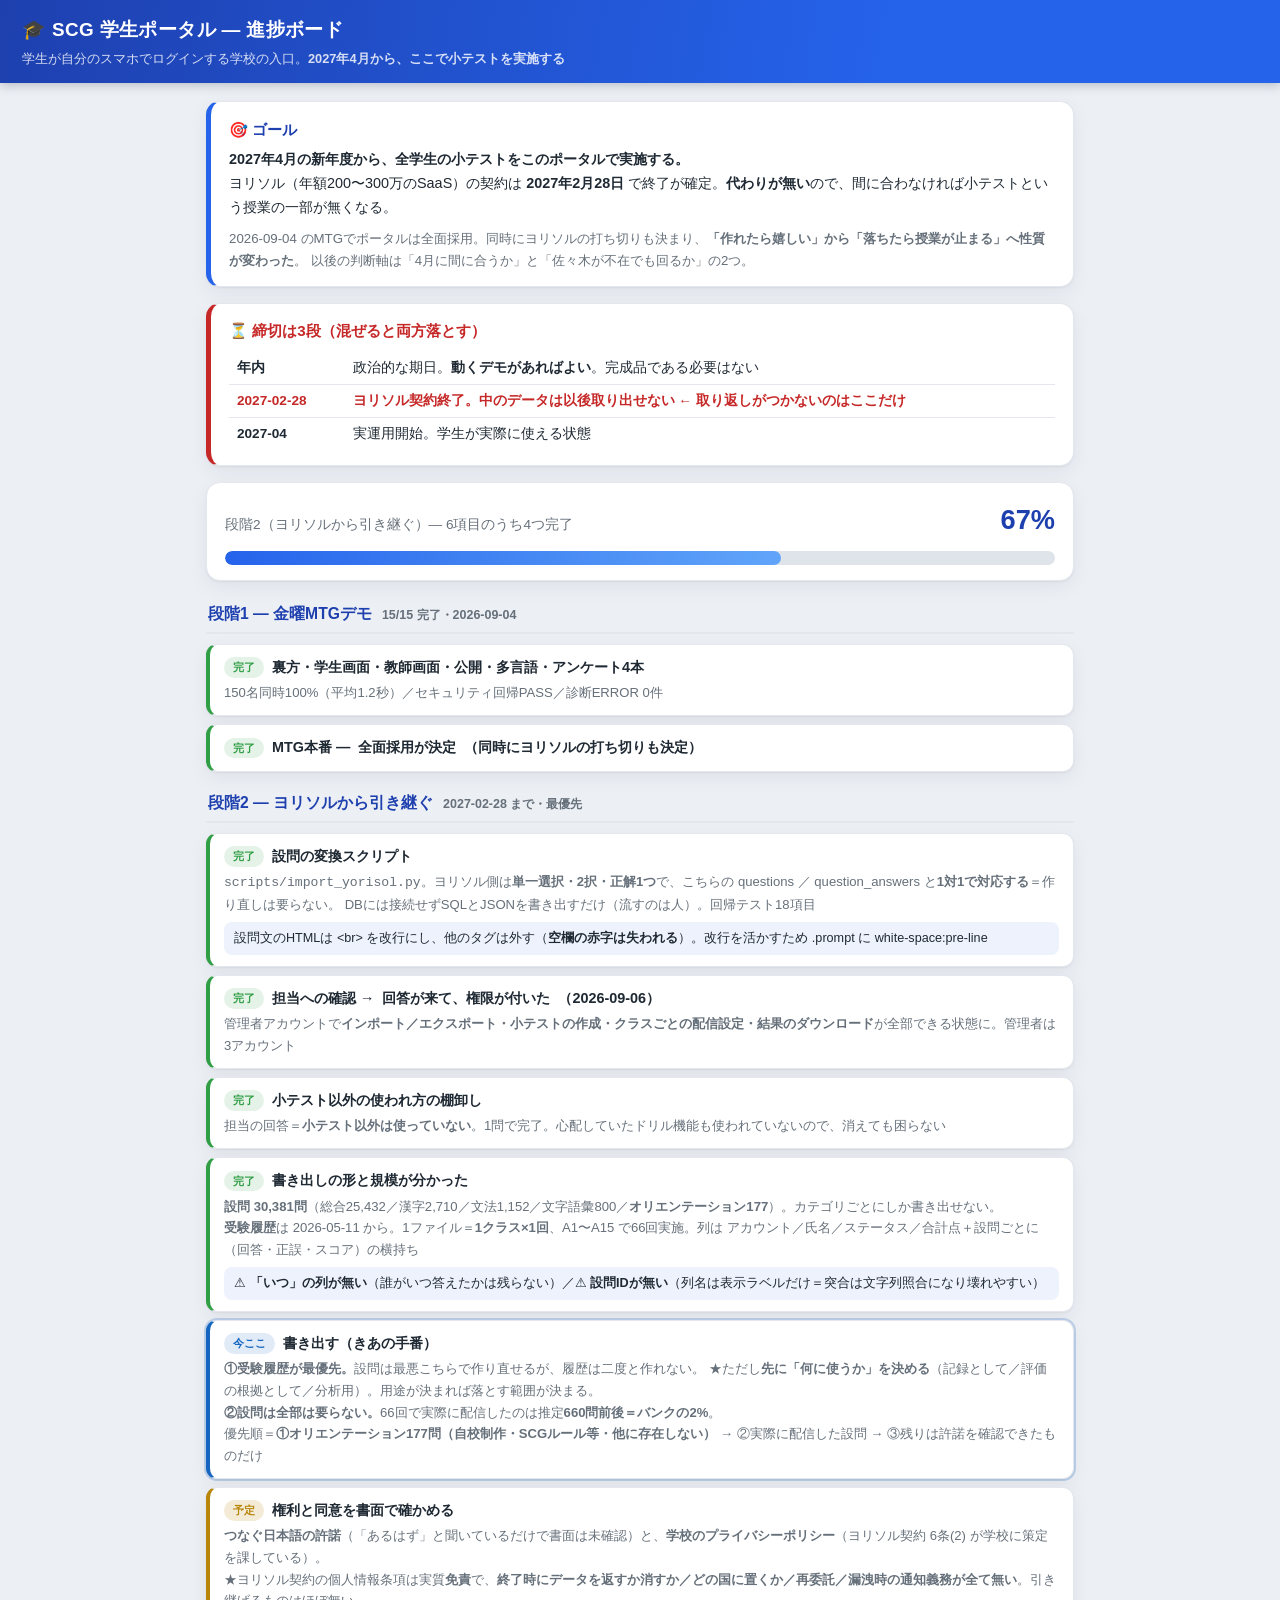
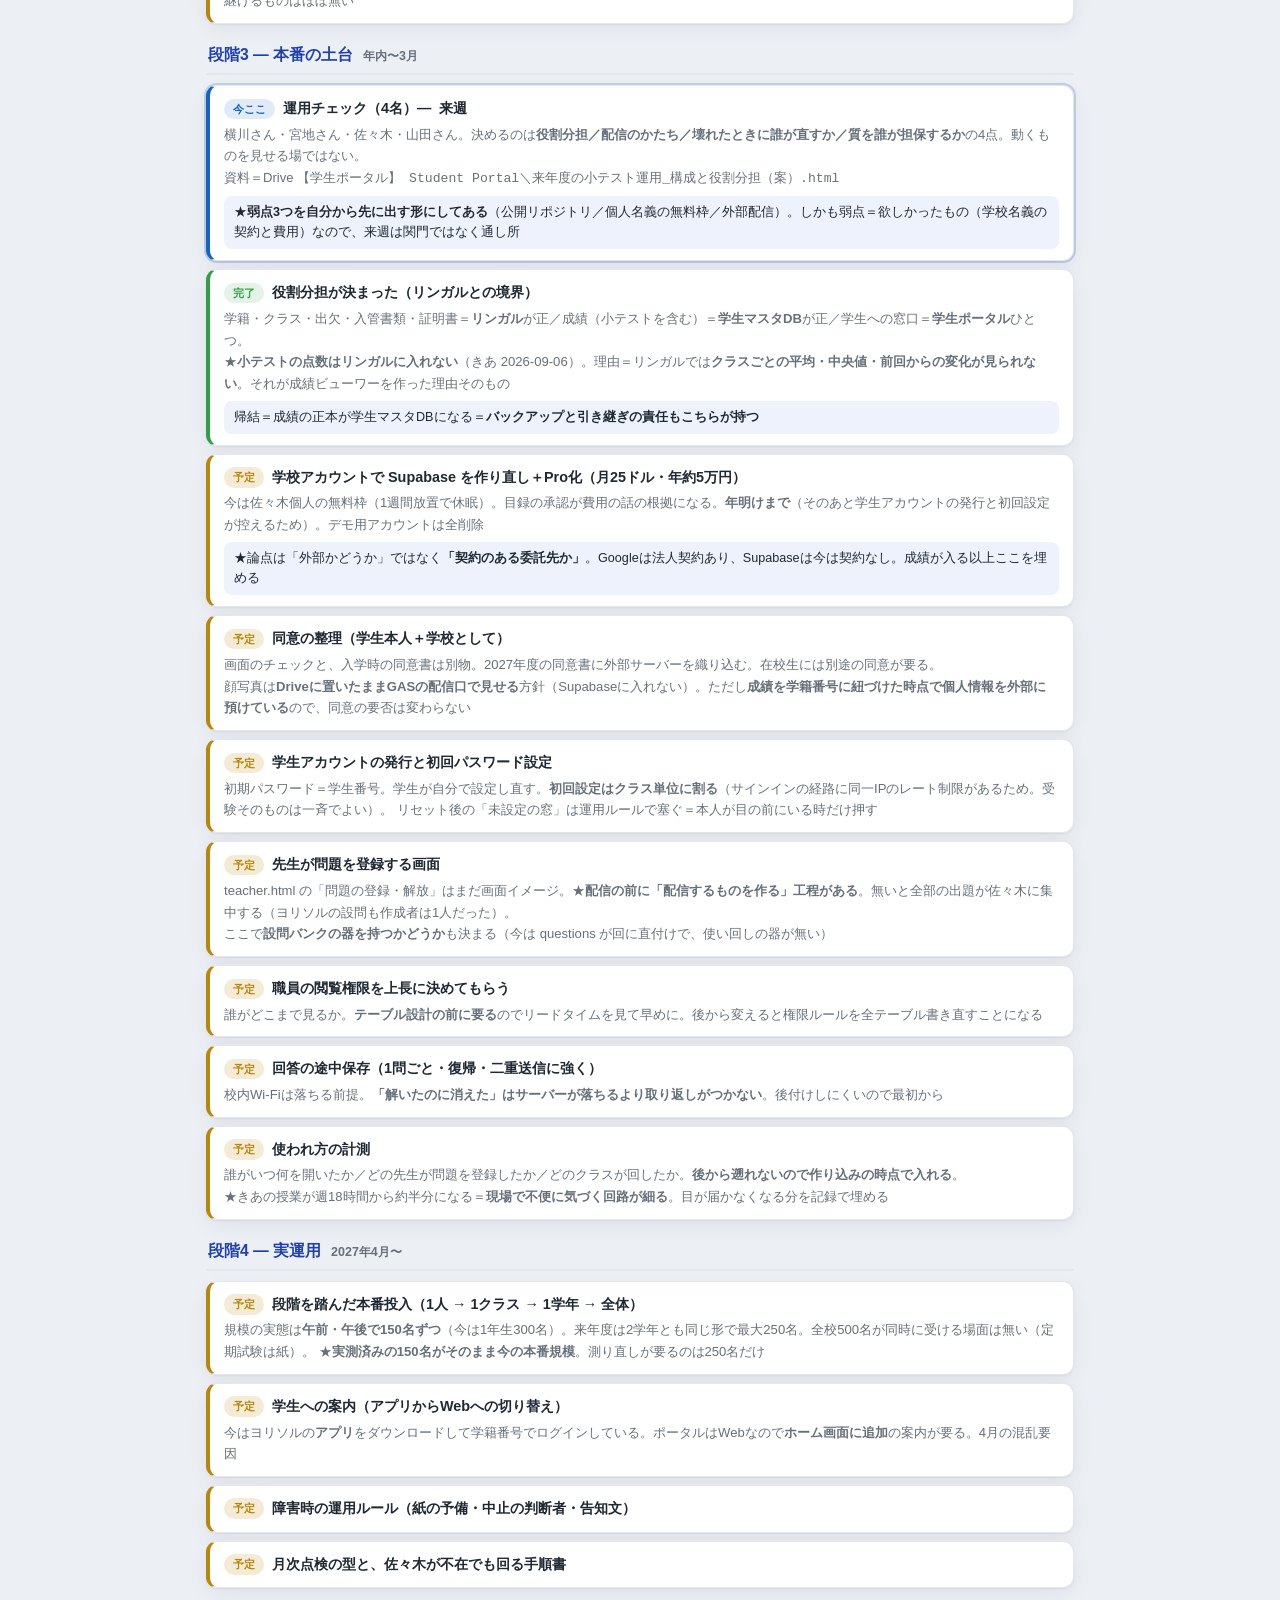
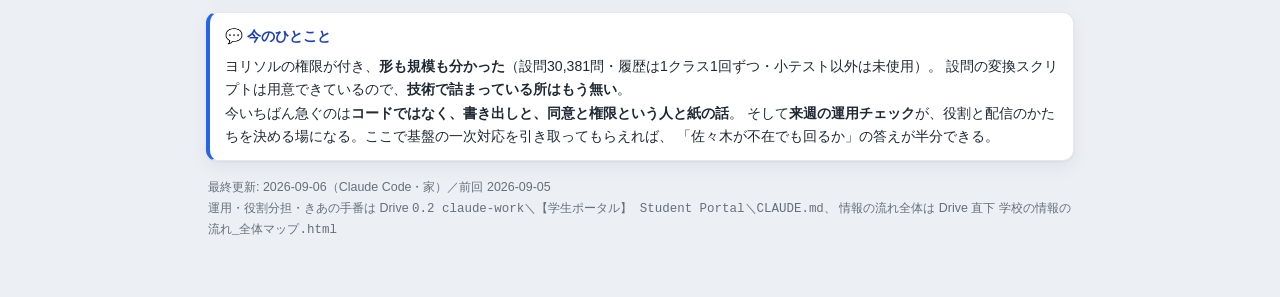
==== commit 68d36c6c: "進捗ボードを 2026-09-06 の状態へ更新（権限取得・規模判明・役割分担確定） 段階2は6項目中4つ完了（変換スクリプト／担当の回答と権限／棚卸し／書き出しの形と規模）。 今ここ＝きあの書き出し" ====
--- a/docs/進捗ボード.html
+++ b/docs/進捗ボード.html
@@ -83,7 +83,7 @@
 <div class="goal">
   <h2>🎯 ゴール</h2>
   <p><b>2027年4月の新年度から、全学生の小テストをこのポータルで実施する。</b><br>
-  ヨリソル（年額200〜300万のSaaS）の契約は 2027年2月で終了が決定。<b>代わりが無い</b>ので、間に合わなければ小テストという授業の一部が無くなる。</p>
+  ヨリソル（年額200〜300万のSaaS）の契約は <b>2027年2月28日</b> で終了が確定。<b>代わりが無い</b>ので、間に合わなければ小テストという授業の一部が無くなる。</p>
   <div class="why">2026-09-04 のMTGでポータルは全面採用。同時にヨリソルの打ち切りも決まり、<b>「作れたら嬉しい」から「落ちたら授業が止まる」へ性質が変わった</b>。
   以後の判断軸は「4月に間に合うか」と「佐々木が不在でも回るか」の2つ。</div>
 </div>
@@ -92,78 +92,116 @@
   <h2>⏳ 締切は3段（混ぜると両方落とす）</h2>
   <table>
     <tr><td class="d">年内</td><td>政治的な期日。<b>動くデモがあればよい</b>。完成品である必要はない</td></tr>
-    <tr><td class="d hot">2027年2月</td><td class="hot">ヨリソル契約終了。中のデータは以後取り出せない ← 取り返しがつかないのはここだけ</td></tr>
-    <tr><td class="d">2027年4月</td><td>実運用開始。学生が実際に使える状態</td></tr>
+    <tr><td class="d hot">2027-02-28</td><td class="hot">ヨリソル契約終了。中のデータは以後取り出せない ← 取り返しがつかないのはここだけ</td></tr>
+    <tr><td class="d">2027-04</td><td>実運用開始。学生が実際に使える状態</td></tr>
   </table>
 </div>
 
 <div class="overall">
-  <div class="lab"><span>段階1（MTGデモ）— 完了</span><b>100%</b></div>
-  <div class="bar"><i style="width:100%"></i></div>
+  <div class="lab"><span>段階2（ヨリソルから引き継ぐ）— 6項目のうち4つ完了</span><b>67%</b></div>
+  <div class="bar"><i style="width:67%"></i></div>
 </div>
 
 <div class="stage">
   <div class="stage-head">段階1 — 金曜MTGデモ <span class="cnt">15/15 完了・2026-09-04</span></div>
   <div class="step done"><div class="title"><span class="bdg">完了</span>裏方・学生画面・教師画面・公開・多言語・アンケート4本</div>
-    <div class="desc">150名同時100%（平均1.2秒）／セキュリティ回帰PASS／診断ERROR 0件。デモは一晩で立て、以後4日で本番の顔まで仕上げた</div></div>
-  <div class="step done"><div class="title"><span class="bdg">完了</span>MTG本番 — <b>全面採用が決定</b></div>
-    <div class="desc">同時にヨリソルの契約打ち切りも決まった。想定より1年早い移行になる</div></div>
-</div>
-
-<div class="stage">
-  <div class="stage-head">段階2 — ヨリソルから引き継ぐ <span class="cnt">2027年2月まで・最優先</span></div>
-  <div class="step done"><div class="title"><span class="bdg">完了</span>設問の変換スクリプト（<span class="desc" style="display:inline">scripts/import_yorisol.py</span>）</div>
-    <div class="desc">ヨリソル側は単一選択・2択・正解1つ＝こちらの questions / question_answers と1対1で対応する。作り直しは要らない。
-      サンプル10問で通過、回帰テスト18項目。DBには接続せずSQLを書き出すだけ（流すのは人）</div>
-    <div class="out">設問文のHTMLは &lt;br&gt;→改行・他タグは除去（空欄の赤字は失われる）。改行を活かすため .prompt に white-space:pre-line</div></div>
-  <div class="step now"><div class="title"><span class="bdg">今ここ</span>担当への確認 — 権限とデータ</div>
-    <div class="desc">2026-09-05 に確認事項の1枚を送付し返信待ち。権限（書き出しができるように）／<b>受験履歴を書き出せるか</b>／契約終了後にいつまで取れるか／小テスト以外の使われ方／契約の正確な日程</div>
-    <div class="out">★設問は最悪こちらで作り直せるが、<b>受験履歴は消えたら二度と作れない</b>。ここが2月の本命</div></div>
-  <div class="step hold"><div class="title"><span class="bdg">予定</span>設問の全量を受け取って変換</div>
-    <div class="desc">手元の10問は1カテゴリ分で、全量ではない可能性が高い（カテゴリがパス形式＝他の枝がある）</div></div>
-  <div class="step hold"><div class="title"><span class="bdg">予定</span>受験履歴の受け皿を作って取り込む</div>
-    <div class="desc">書き出しの形式が分かり次第。中身は後からでよいので、器を先に用意する</div></div>
-  <div class="step hold"><div class="title"><span class="bdg">予定</span>小テスト以外の機能の棚卸し</div>
-    <div class="desc">契約を切ると全機能が消える。4月に「できなくなった」を出さないため、今のうちに数え切る</div></div>
+    <div class="desc">150名同時100%（平均1.2秒）／セキュリティ回帰PASS／診断ERROR 0件</div></div>
+  <div class="step done"><div class="title"><span class="bdg">完了</span>MTG本番 — <b>全面採用が決定</b>（同時にヨリソルの打ち切りも決定）</div></div>
+</div>
+
+<div class="stage">
+  <div class="stage-head">段階2 — ヨリソルから引き継ぐ <span class="cnt">2027-02-28 まで・最優先</span></div>
+
+  <div class="step done"><div class="title"><span class="bdg">完了</span>設問の変換スクリプト</div>
+    <div class="desc"><code>scripts/import_yorisol.py</code>。ヨリソル側は<b>単一選択・2択・正解1つ</b>で、こちらの questions ／ question_answers と<b>1対1で対応する</b>＝作り直しは要らない。
+      DBには接続せずSQLとJSONを書き出すだけ（流すのは人）。回帰テスト18項目</div>
+    <div class="out">設問文のHTMLは &lt;br&gt; を改行にし、他のタグは外す（<b>空欄の赤字は失われる</b>）。改行を活かすため .prompt に white-space:pre-line</div></div>
+
+  <div class="step done"><div class="title"><span class="bdg">完了</span>担当への確認 → <b>回答が来て、権限が付いた</b>（2026-09-06）</div>
+    <div class="desc">管理者アカウントで<b>インポート／エクスポート・小テストの作成・クラスごとの配信設定・結果のダウンロード</b>が全部できる状態に。管理者は3アカウント</div></div>
+
+  <div class="step done"><div class="title"><span class="bdg">完了</span>小テスト以外の使われ方の棚卸し</div>
+    <div class="desc">担当の回答＝<b>小テスト以外は使っていない</b>。1問で完了。心配していたドリル機能も使われていないので、消えても困らない</div></div>
+
+  <div class="step done"><div class="title"><span class="bdg">完了</span>書き出しの形と規模が分かった</div>
+    <div class="desc"><b>設問 30,381問</b>（総合25,432／漢字2,710／文法1,152／文字語彙800／<b>オリエンテーション177</b>）。カテゴリごとにしか書き出せない。<br>
+      <b>受験履歴</b>は 2026-05-11 から。1ファイル＝<b>1クラス×1回</b>、A1〜A15 で66回実施。列は アカウント／氏名／ステータス／合計点＋設問ごとに（回答・正誤・スコア）の横持ち</div>
+    <div class="out">⚠ <b>「いつ」の列が無い</b>（誰がいつ答えたかは残らない）／⚠ <b>設問IDが無い</b>（列名は表示ラベルだけ＝突合は文字列照合になり壊れやすい）</div></div>
+
+  <div class="step now"><div class="title"><span class="bdg">今ここ</span>書き出す（きあの手番）</div>
+    <div class="desc"><b>①受験履歴が最優先。</b>設問は最悪こちらで作り直せるが、履歴は二度と作れない。
+      ★ただし<b>先に「何に使うか」を決める</b>（記録として／評価の根拠として／分析用）。用途が決まれば落とす範囲が決まる。<br>
+      <b>②設問は全部は要らない。</b>66回で実際に配信したのは推定<b>660問前後＝バンクの2%</b>。<br>
+      優先順＝<b>①オリエンテーション177問（自校制作・SCGルール等・他に存在しない）</b> → ②実際に配信した設問 → ③残りは許諾を確認できたものだけ</div></div>
+
+  <div class="step hold"><div class="title"><span class="bdg">予定</span>権利と同意を書面で確かめる</div>
+    <div class="desc"><b>つなぐ日本語の許諾</b>（「あるはず」と聞いているだけで書面は未確認）と、<b>学校のプライバシーポリシー</b>（ヨリソル契約 6条(2) が学校に策定を課している）。<br>
+      ★ヨリソル契約の個人情報条項は実質<b>免責</b>で、<b>終了時にデータを返すか消すか／どの国に置くか／再委託／漏洩時の通知義務が全て無い</b>。引き継げるものはほぼ無い</div></div>
 </div>
 
 <div class="stage">
   <div class="stage-head">段階3 — 本番の土台 <span class="cnt">年内〜3月</span></div>
-  <div class="step hold"><div class="title"><span class="bdg">予定</span>学校アカウントで Supabase を作り直し＋Pro化</div>
-    <div class="desc">今は佐々木の個人アカウントの無料枠（放置すると休眠する）。<b>目録の承認が下りたので費用の話を進められる</b>。デモ用アカウントは全削除</div></div>
+
+  <div class="step now"><div class="title"><span class="bdg">今ここ</span>運用チェック（4名）— <b>来週</b></div>
+    <div class="desc">横川さん・宮地さん・佐々木・山田さん。決めるのは<b>役割分担／配信のかたち／壊れたときに誰が直すか／質を誰が担保するか</b>の4点。動くものを見せる場ではない。<br>
+      資料＝Drive <code>【学生ポータル】 Student Portal＼来年度の小テスト運用_構成と役割分担（案）.html</code></div>
+    <div class="out">★<b>弱点3つを自分から先に出す形にしてある</b>（公開リポジトリ／個人名義の無料枠／外部配信）。しかも弱点＝欲しかったもの（学校名義の契約と費用）なので、来週は関門ではなく通し所</div></div>
+
+  <div class="step done"><div class="title"><span class="bdg">完了</span>役割分担が決まった（リンガルとの境界）</div>
+    <div class="desc">学籍・クラス・出欠・入管書類・証明書＝<b>リンガル</b>が正／成績（小テストを含む）＝<b>学生マスタDB</b>が正／学生への窓口＝<b>学生ポータル</b>ひとつ。<br>
+      ★<b>小テストの点数はリンガルに入れない</b>（きあ 2026-09-06）。理由＝リンガルでは<b>クラスごとの平均・中央値・前回からの変化が見られない</b>。それが成績ビューワーを作った理由そのもの</div>
+    <div class="out">帰結＝成績の正本が学生マスタDBになる＝<b>バックアップと引き継ぎの責任もこちらが持つ</b></div></div>
+
+  <div class="step hold"><div class="title"><span class="bdg">予定</span>学校アカウントで Supabase を作り直し＋Pro化（月25ドル・年約5万円）</div>
+    <div class="desc">今は佐々木個人の無料枠（1週間放置で休眠）。目録の承認が費用の話の根拠になる。<b>年明けまで</b>（そのあと学生アカウントの発行と初回設定が控えるため）。デモ用アカウントは全削除</div>
+    <div class="out">★論点は「外部かどうか」ではなく<b>「契約のある委託先か」</b>。Googleは法人契約あり、Supabaseは今は契約なし。成績が入る以上ここを埋める</div></div>
+
   <div class="step hold"><div class="title"><span class="bdg">予定</span>同意の整理（学生本人＋学校として）</div>
-    <div class="desc">画面のチェックと、入学時の同意書は別物。2027年度の同意書に外部サーバーを織り込む必要がある。
-      ★<b>ヨリソルで学校がどう整理していたかを引き継ぐのが最短</b>（前例が必ずある）</div>
-    <div class="out">顔写真は一旦入れない（きあ判断）。ただし成績を学籍番号に紐づける時点で個人情報なので、同意の要否は変わらない</div></div>
+    <div class="desc">画面のチェックと、入学時の同意書は別物。2027年度の同意書に外部サーバーを織り込む。在校生には別途の同意が要る。<br>
+      顔写真は<b>Driveに置いたままGASの配信口で見せる</b>方針（Supabaseに入れない）。ただし<b>成績を学籍番号に紐づけた時点で個人情報を外部に預けている</b>ので、同意の要否は変わらない</div></div>
+
   <div class="step hold"><div class="title"><span class="bdg">予定</span>学生アカウントの発行と初回パスワード設定</div>
     <div class="desc">初期パスワード＝学生番号。学生が自分で設定し直す。<b>初回設定はクラス単位に割る</b>（サインインの経路に同一IPのレート制限があるため。受験そのものは一斉でよい）。
       リセット後の「未設定の窓」は運用ルールで塞ぐ＝本人が目の前にいる時だけ押す</div></div>
+
   <div class="step hold"><div class="title"><span class="bdg">予定</span>先生が問題を登録する画面</div>
-    <div class="desc">teacher.html の「問題の登録・解放」はまだ画面イメージ。
-      ★<b>配信の前に「配信するものを作る」工程がある</b>。ここが無いと全部の出題が佐々木に集中する（ヨリソルの設問も作成者は1人だった）</div></div>
-  <div class="step hold"><div class="title"><span class="bdg">予定</span>職員の閲覧権限を決める（上長判断）</div>
-    <div class="desc">誰がどこまで見るか。テーブル設計の前に要るのでリードタイムを見て早めに聞く</div></div>
+    <div class="desc">teacher.html の「問題の登録・解放」はまだ画面イメージ。★<b>配信の前に「配信するものを作る」工程がある</b>。無いと全部の出題が佐々木に集中する（ヨリソルの設問も作成者は1人だった）。<br>
+      ここで<b>設問バンクの器を持つかどうか</b>も決まる（今は questions が回に直付けで、使い回しの器が無い）</div></div>
+
+  <div class="step hold"><div class="title"><span class="bdg">予定</span>職員の閲覧権限を上長に決めてもらう</div>
+    <div class="desc">誰がどこまで見るか。<b>テーブル設計の前に要る</b>のでリードタイムを見て早めに。後から変えると権限ルールを全テーブル書き直すことになる</div></div>
+
   <div class="step hold"><div class="title"><span class="bdg">予定</span>回答の途中保存（1問ごと・復帰・二重送信に強く）</div>
-    <div class="desc">校内Wi-Fiは落ちる前提。<b>解いたのに消えたは、サーバーが落ちるより取り返しがつかない</b>。後付けしにくいので最初から</div></div>
+    <div class="desc">校内Wi-Fiは落ちる前提。<b>「解いたのに消えた」はサーバーが落ちるより取り返しがつかない</b>。後付けしにくいので最初から</div></div>
+
+  <div class="step hold"><div class="title"><span class="bdg">予定</span>使われ方の計測</div>
+    <div class="desc">誰がいつ何を開いたか／どの先生が問題を登録したか／どのクラスが回したか。<b>後から遡れないので作り込みの時点で入れる</b>。<br>
+      ★きあの授業が週18時間から約半分になる＝<b>現場で不便に気づく回路が細る</b>。目が届かなくなる分を記録で埋める</div></div>
 </div>
 
 <div class="stage">
   <div class="stage-head">段階4 — 実運用 <span class="cnt">2027年4月〜</span></div>
-  <div class="step hold"><div class="title"><span class="bdg">予定</span>段階を踏んだ本番投入（1人→1クラス→1学年→全体）</div>
-    <div class="desc">規模の実態は<b>午前午後で150名ずつ</b>（今は1年生300名）。来年から2学年とも同じ形で最大250名。全校500名が同時に受ける場面は無い（定期試験は紙）。
+  <div class="step hold"><div class="title"><span class="bdg">予定</span>段階を踏んだ本番投入（1人 → 1クラス → 1学年 → 全体）</div>
+    <div class="desc">規模の実態は<b>午前・午後で150名ずつ</b>（今は1年生300名）。来年度は2学年とも同じ形で最大250名。全校500名が同時に受ける場面は無い（定期試験は紙）。
       ★<b>実測済みの150名がそのまま今の本番規模</b>。測り直しが要るのは250名だけ</div></div>
+  <div class="step hold"><div class="title"><span class="bdg">予定</span>学生への案内（アプリからWebへの切り替え）</div>
+    <div class="desc">今はヨリソルの<b>アプリ</b>をダウンロードして学籍番号でログインしている。ポータルはWebなので<b>ホーム画面に追加</b>の案内が要る。4月の混乱要因</div></div>
   <div class="step hold"><div class="title"><span class="bdg">予定</span>障害時の運用ルール（紙の予備・中止の判断者・告知文）</div></div>
   <div class="step hold"><div class="title"><span class="bdg">予定</span>月次点検の型と、佐々木が不在でも回る手順書</div></div>
 </div>
 
 <div class="summary">
   <h3>💬 今のひとこと</h3>
-  MTGは通り、ポータルは全面採用になった。<b>ただし同時にヨリソルの契約打ち切りも決まったので、フォールバックが消えた</b>。
-  今いちばん急ぐのはコードではなく、<b>2月までにヨリソルからデータを取り出すこと</b>と、<b>同意と権限という人と紙の話</b>。
-  設問の変換はもう用意したので、全量が届けば流すだけ。技術で残っている本物の課題は、問題を登録する画面と、途中保存の作りの2つ。
-</div>
-
-<div class="updated">最終更新: 2026-09-05（Claude Code・家）／前回 2026-09-04 未明</div>
+  ヨリソルの権限が付き、<b>形も規模も分かった</b>（設問30,381問・履歴は1クラス1回ずつ・小テスト以外は未使用）。
+  設問の変換スクリプトは用意できているので、<b>技術で詰まっている所はもう無い</b>。<br>
+  今いちばん急ぐのは<b>コードではなく、書き出しと、同意と権限という人と紙の話</b>。
+  そして<b>来週の運用チェック</b>が、役割と配信のかたちを決める場になる。ここで基盤の一次対応を引き取ってもらえれば、
+  「佐々木が不在でも回るか」の答えが半分できる。
+</div>
+
+<div class="updated">最終更新: 2026-09-06（Claude Code・家）／前回 2026-09-05<br>
+  運用・役割分担・きあの手番は Drive <code>0.2 claude-work＼【学生ポータル】 Student Portal＼CLAUDE.md</code>、
+  情報の流れ全体は Drive 直下 <code>学校の情報の流れ_全体マップ.html</code></div>
 </div>
 </body>
 </html>
